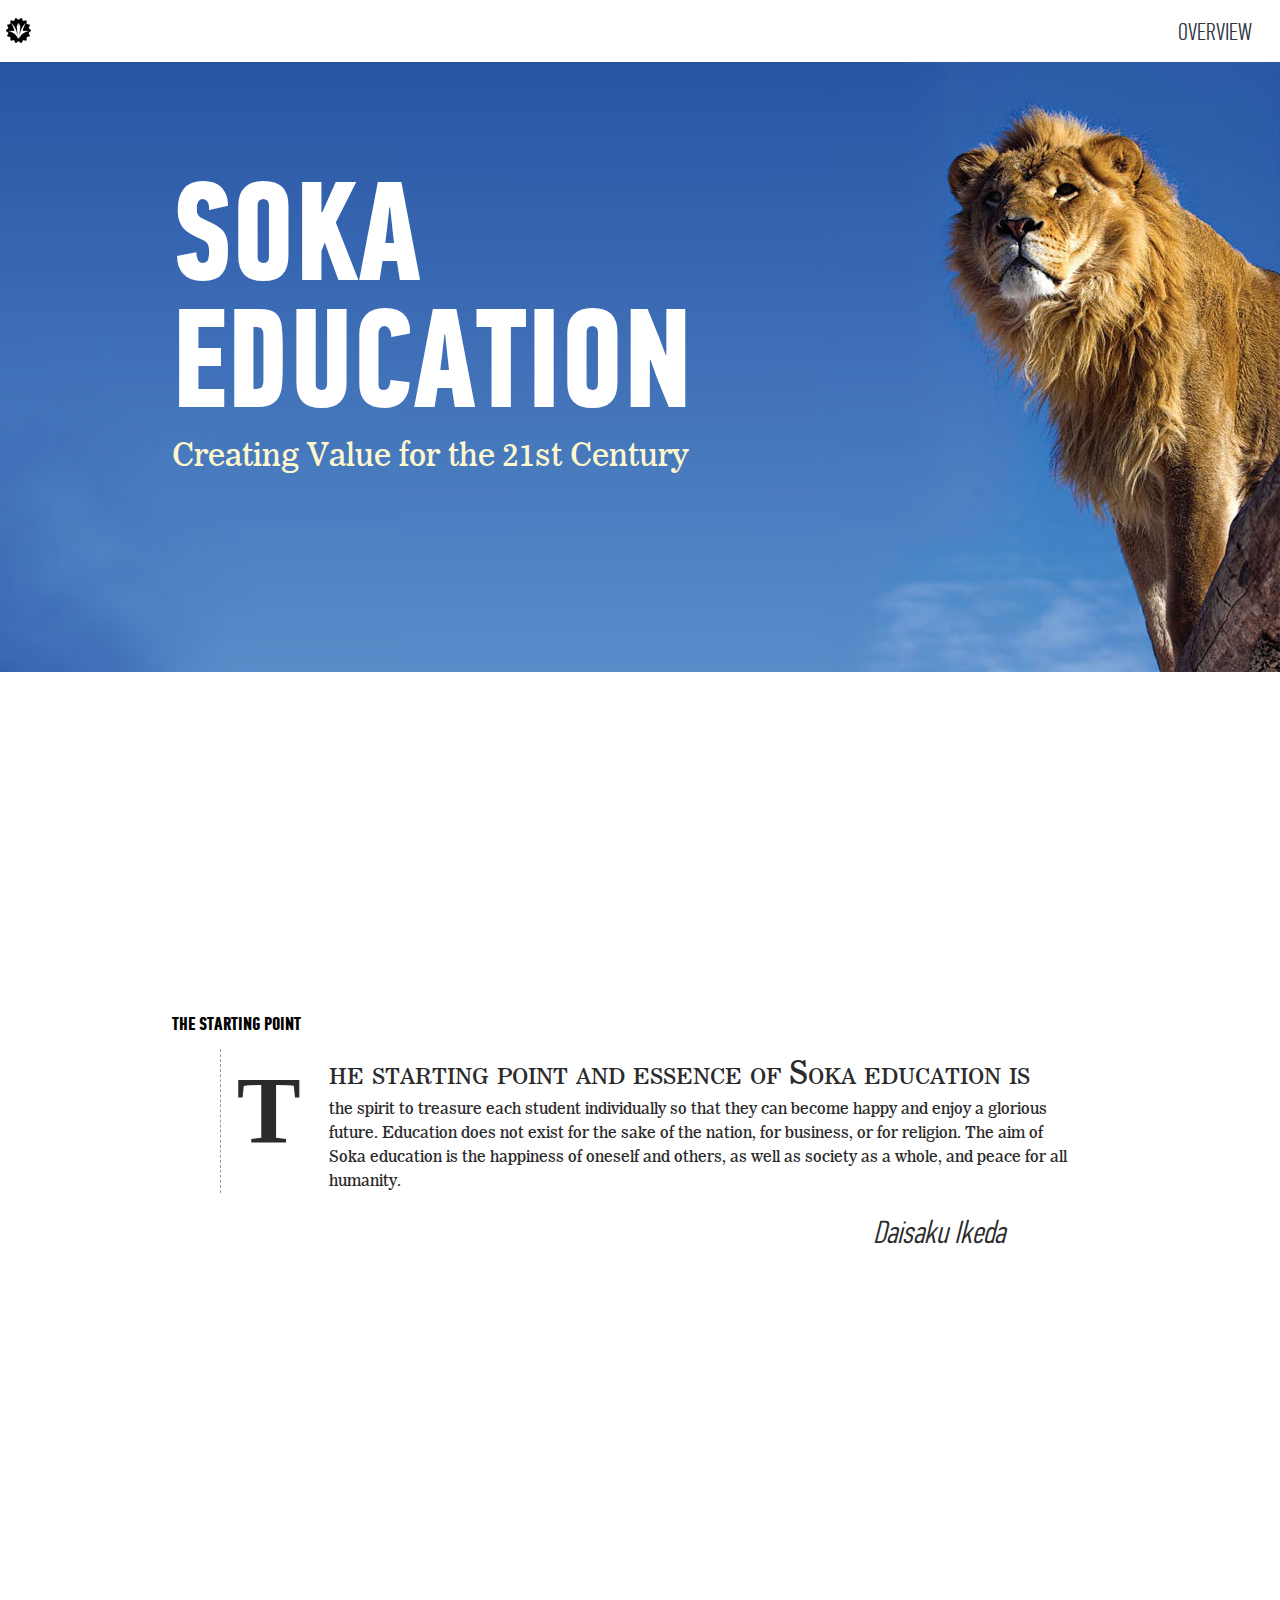
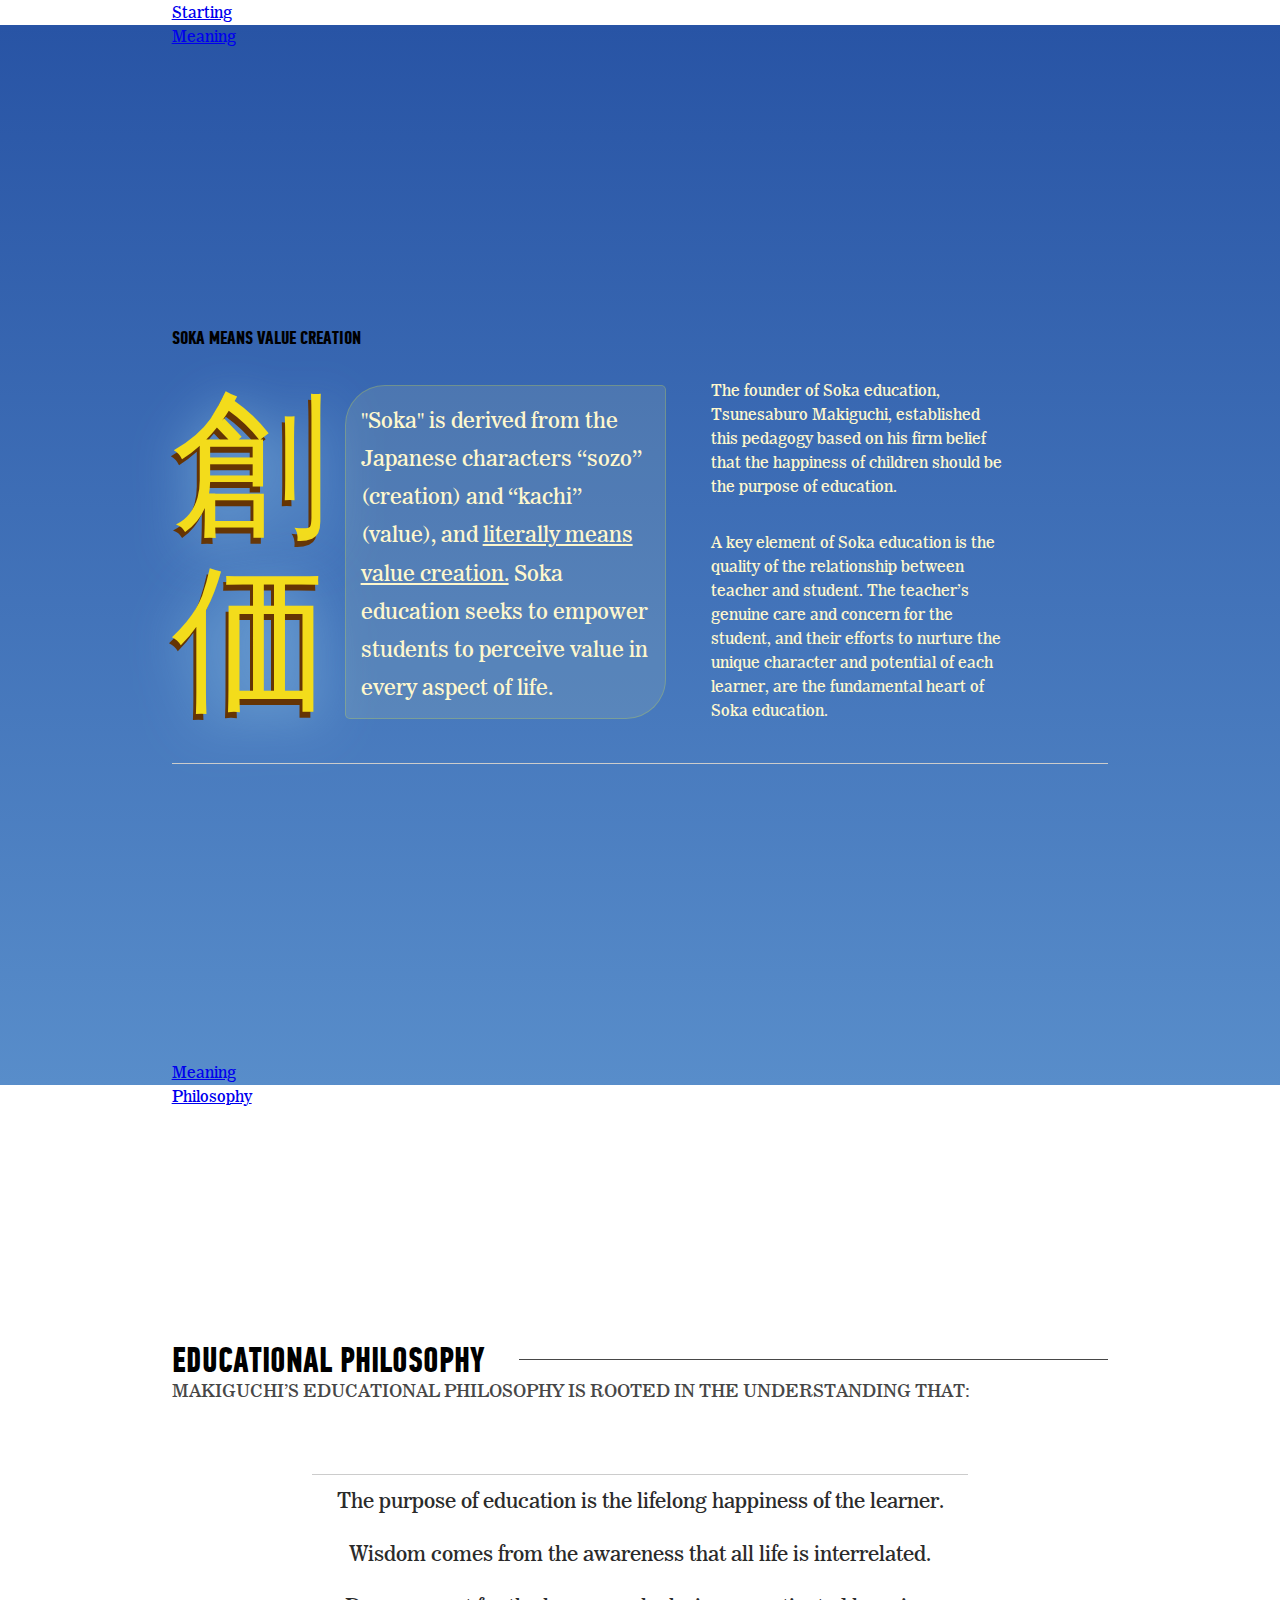
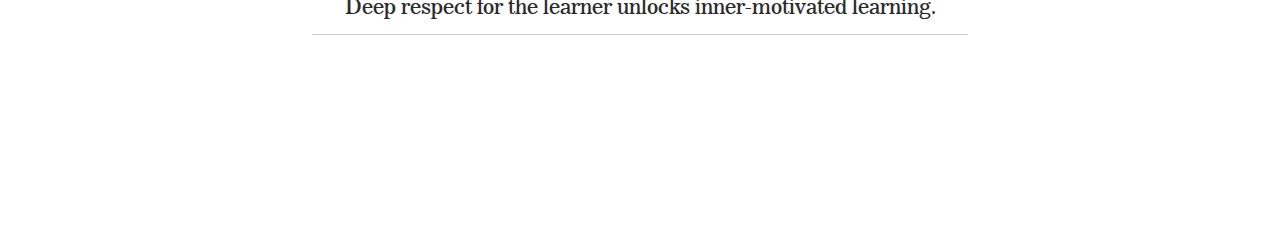
==== index.html @ bd489307 "added canvas section to roots" ====
<!DOCTYPE html>
<!--[if lt IE 7]>      <html class="no-js lt-ie9 lt-ie8 lt-ie7"> <![endif]-->
<!--[if IE 7]>         <html class="no-js lt-ie9 lt-ie8"> <![endif]-->
<!--[if IE 8]>         <html class="no-js lt-ie9"> <![endif]-->
<!--[if gt IE 8]><!--> <html class="no-js"> <!--<![endif]-->
    <head>
        <meta charset="utf-8">
        <meta http-equiv="X-UA-Compatible" content="IE=edge,chrome=1">
        <title>Soka Education - Creating Value</title>
        <meta name="description" content="">
        <meta name="viewport" content="width=device-width">

        <!-- Place favicon.ico and apple-touch-icon.png in the root directory -->

        <link rel="stylesheet" href="css/normalize.css">
        <link rel="stylesheet" href="css/main.css">
        <script src="js/vendor/modernizr-2.6.2.min.js"></script>
    </head>
    <body>
        <!--[if lt IE 7]>
            <p class="chromeframe">You are using an <strong>outdated</strong> browser. Please <a href="http://browsehappy.com/">upgrade your browser</a> or <a href="http://www.google.com/chromeframe/?redirect=true">activate Google Chrome Frame</a> to improve your experience.</p>
        <![endif]-->

        <!-- Add your site or application content here -->
        <div class="wrapper">
            <div class="header">
                
                <div class="top">
                    <h1><a class="logo" href="http://whatissokaeducation.com"><img src="img/presprite-headerlogo.png" alt="What Is Soka Education Logo"></a></h1>

                    <ul class="nav" id="navigation">
                        <li><a href="#">Overview</a></li>
                      <!--  <li><a href="#">Meaning</a></li>
                        <li><a href="#">Roots</a></li>
                        <li><a href="#">Context</a></li>
                        <li><a href="#">Institutions</a></li> -->
                    </ul>

                   <!-- <a href="#" class="getinvolved">Get Involved <b>></b></a> -->
                </div>
            </div>
            <div class="hero">
                <div class="Grad slidehi">
                    <div class="clouds fl"></div>
                    <div class="lion fr"></div>
                    
                    <div class="cue col-full">
                        <div class="floatwrapper">
                            <h1> 
                            <b>Soka <br>Education</b></h1>
                            <h2>Creating  Value for the 21st Century</h2>
                        </div>
                    </div>
                </div>
            </div>
            <div class="content">
                <div class="whatis">
                    <div class="col-full">
                        <div class="rap">
                        <h3>The Starting Point</h3>
                        <blockquote>
                        <p>The starting point and essence of Soka education is the spirit to treasure each student individually so that they can become happy and enjoy a glorious future. Education does not exist for the sake of the nation, for business, or for religion.  The aim of Soka education is the happiness of oneself and others, as well as society as a whole, and peace for all humanity.</p><footer class="text-right ltheadfont"> Daisaku Ikeda </footer></blockquote>
                        </div>
                        <a href="#">
                            Starting
                        </a>
                    </div>
                </div> 
                <div class="meaning Grad">
                    <div class="col-full">
                        <a href="#">
                            Meaning
                        </a>
                        <div class="twelve rap">
                            <h3 class="first">Soka means Value Creation</h3>
                            <div class="three fl text-center">  
                                <div class="kanji ">
                                    <h3>
                                        <span class="tooltip ltheadfont" data-tooltip='"so"'>創</span><br>
                                        <span class="tooltip ltheadfont" data-tooltip='"ka"'>価</span>
                                        
                                    </h3>
                                </div>
                            </div>
                            <div class="nine fl">
                                <div class="six column">
                                    <p class="important">"Soka" is derived from the Japanese characters “sozo” (creation) and “kachi” (value), and <u>literally means value creation.</u>  Soka education seeks to empower students to perceive value in every aspect of life.  </p>
                               </div>
                                <div class="six column">
                                   
                                    <div class=" column">
                                        <p> The founder of Soka education, Tsunesaburo Makiguchi, established this pedagogy based on his firm belief that the happiness of children should be the purpose of education.</p>
                                    </div>
                                     <div class="column">
                                       <p class=""> A key element of Soka education is the quality of the relationship between teacher and student. The teacher’s genuine care and concern for the student, and their efforts to nurture the unique character and potential of each learner, are the fundamental heart of Soka education.</p> 
                                    </div>
                                </div>
                                
                            </div>
                            <hr>    
                        </div>
                        <a href="#">
                            Meaning
                        </a>
                    </div>
                </div>
                <div class="teacherstudent">
                    <div class="col-full">
                        <a href="#">
                            Philosophy
                        </a>
                        <div class="rap text-left">
                            <h3><span class="text-center">Educational philosophy</span></h3>
                            <p class="text-left"> Makiguchi’s educational philosophy is rooted in the understanding that:</p>
                            <ul class="text-center">
                                <hr>
                                 <li>The purpose of education is the lifelong happiness of the learner.</li>
                                 <li>Wisdom comes from the awareness that all life is interrelated.</li>
                                 <li>Deep respect for the learner unlocks inner-motivated learning.</li>
                                 <hr>
                             </ul>   
                         </div>
                    </div>
                </div>
                
            </div>
            <div class="content col-full"></div>
            
        </div>

        <script src="//ajax.googleapis.com/ajax/libs/jquery/1.8.3/jquery.min.js"></script>
        <script>window.jQuery || document.write('<script src="js/vendor/jquery-1.8.3.min.js"><\/script>')</script>
        <script src="js/plugins.js"></script>
        <script src="js/main.js"></script>

        <!-- Google Analytics: change UA-XXXXX-X to be your site's ID. -->
        <script>
            var _gaq=[['_setAccount','UA-XXXXX-X'],['_trackPageview']];
            (function(d,t){var g=d.createElement(t),s=d.getElementsByTagName(t)[0];
            g.src=('https:'==location.protocol?'//ssl':'//www')+'.google-analytics.com/ga.js';
            s.parentNode.insertBefore(g,s)}(document,'script'));
        </script>
    </body>
</html>
---- css/main.css ----
/*
 * HTML5 Boilerplate
 *
 * What follows is the result of much research on cross-browser styling.
 * Credit left inline and big thanks to Nicolas Gallagher, Jonathan Neal,
 * Kroc Camen, and the H5BP dev community and team.
 */

/* ==========================================================================
   Base styles: opinionated defaults
   ========================================================================== */
*{-moz-box-sizing: border-box; -webkit-box-sizing: border-box; box-sizing: border-box; }
html,
button,
input,
select,
textarea {
    color: #222;
    margin: 0;
    padding: 0;
    border: 0;
    outline: 0;
}

body {
    font-size: 1em;
    line-height: 1.4;
}

/*
 * Remove text-shadow in selection highlight: h5bp.com/i
 * These selection declarations have to be separate.
 * Customize the background color to match your design.
 */

::-moz-selection {
    background: #b3d4fc;
    text-shadow: none;
}

::selection {
    background: #b3d4fc;
    text-shadow: none;
}

/*
 * A better looking default horizontal rule
 */

hr {
    display: block;
    height: 1px;
    border: 0;
    border-top: 1px solid #ccc;
    margin: 1em 0;
    padding: 0;
}

/*
 * Remove the gap between images and the bottom of their containers: h5bp.com/i/440
 */

img {
    vertical-align: middle;
}

/*
 * Remove default fieldset styles.
 */

fieldset {
    border: 0;
    margin: 0;
    padding: 0;
}

/*
 * Allow only vertical resizing of textareas.
 */

textarea {
    resize: vertical;
}

/* ==========================================================================
   Chrome Frame prompt
   ========================================================================== */

.chromeframe {
    margin: 0.2em 0;
    background: #ccc;
    color: #000;
    padding: 0.2em 0;
}


/* ==========================================================================
   Font-face declaration
   ========================================================================== */

@font-face {
    font-family: 'pf_din_text_comp_probold';
    src: url('fonts/parachute_-_pfdintextcomppro-bold-webfont.eot');
    src: url('fonts/parachute_-_pfdintextcomppro-bold-webfont.eot?#iefix') format('embedded-opentype'),
         url('fonts/parachute_-_pfdintextcomppro-bold-webfont.woff') format('woff'),
         url('fonts/parachute_-_pfdintextcomppro-bold-webfont.ttf') format('truetype'),
         url('fonts/parachute_-_pfdintextcomppro-bold-webfont.svg#pf_din_text_comp_probold') format('svg');
    font-weight: normal;
    font-style: normal;

}

@font-face {
    font-family: 'news_706regular';
    src: url('fonts/news706bt-romanc-webfont.eot');
    src: url('fonts/news706bt-romanc-webfont.eot?#iefix') format('embedded-opentype'),
         url('fonts/news706bt-romanc-webfont.woff') format('woff'),
         url('fonts/news706bt-romanc-webfont.ttf') format('truetype'),
         url('fonts/news706bt-romanc-webfont.svg#news_706regular') format('svg');
    font-weight: normal;
    font-style: normal;

}

@font-face {
    font-family: 'pf_din_text_comp_pro_lightRg';
    src: url('fonts/parachute_-_pfdintextcomppro-light-webfont.eot');
    src: url('fonts/parachute_-_pfdintextcomppro-light-webfont.eot?#iefix') format('embedded-opentype'),
         url('fonts/parachute_-_pfdintextcomppro-light-webfont.woff') format('woff'),
         url('fonts/parachute_-_pfdintextcomppro-light-webfont.ttf') format('truetype'),
         url('fonts/parachute_-_pfdintextcomppro-light-webfont.svg#pf_din_text_comp_pro_lightRg') format('svg');
    font-weight: normal;
    font-style: normal;

}

/* ==========================================================================
   Base
   ========================================================================== */

    h1, h2, h3, h4, h5, h6 {
        font-family: 'pf_din_text_comp_probold', "Helvetica Neue", "Helvetica", Helvetica, Arial, sans-serif;
        text-transform: uppercase;
        font-weight: normal;
        color: black;
        line-height: 0.9;
        margin: 1rem 0;
    }

    body {
        font-family: 'news_706regular', Georgia, serif;
        color: #2B2B2B;
        font-size: 100%;
        line-height: 1.5;
        margin: 0 auto;
        background: white;
        position: relative;
    }
    i, b{
      text-decoration: none;
      font-weight: normal;
      font-style: normal;
    }

    .nav,
    .nav a{
        font-family: 'pf_din_text_comp_pro_lightRg',  "Helvetica Neue", "Helvetica", Helvetica, Arial, sans-serif;
        text-transform: uppercase;
        font-size: 1.5em; 
        text-decoration: none; }
    .nav li{ list-style: none; display: inline-block; padding-right: .5em;}
    blockquote p{ border-left: 1px dashed #999;
      padding-left: 1em;}
    blockquote {
      margin: 1em 2em;
      padding-left: 1em; }
    blockquote p:first-letter,
    blockquote li:first-letter
     {
      float: left;
      margin: -.1em .3em .1em 0;
      font-family: "Monotype Corsiva", "Apple Chancery", fantasy;
      font-size: 3em;
      font-weight: bold; }
    blockquote p:first-line {
      font-variant: small-caps; font-size: 2em; }
    blockquote footer {
      font-size:2em;
      font-style: italic;
      padding-right:8.33%;
    }
/* ==========================================================================
   Layout
   ========================================================================== */

   .col-full {
        max-width: 980px;
        margin: 0 auto;
   }
   .full-width {
        width: 100%;
   }
   .fr { float: right; }
   .fl { float: left; }
   .inline{ display: inline;}
   .inline-block{ display: inline-block;}
   .text-left{ text-align: left; }
   .text-center{ text-align: center; }
   .text-right{ text-align: right; }
   .twelve{ max-width: 100%; }
   .eleven{ max-width: 91.66%;}
   .ten{ max-width: 83.33%; }
   .nine{ max-width: 74.99% }
   .eight{ max-width: 66.66%; }
   .seven{ max-width: 58.33%;} 
   .six{ max-width: 50%; }
   .five{ max-width: 41.66% }
   .four{ max-width: 33.33%; }
   .three{ max-width: 24.99%;}
   .two{ max-width: 16.66%; }
   .one{ max-width: 8.33%; }
   .column{float: left; padding: 0 15px;}
   .clear-rt{ clear:right;}
   .clear-lt{ clear: left;}
   .clear-bt{ clear: both;}
   .two-col{
      -moz-column-count: 2;
       -moz-column-gap: 1.5em;
       -webkit-column-count: 2;
       -webkit-column-gap : 1.5em;
       -moz-column-rule-color:  #ccc;
       -moz-column-rule-style:  dotted;
       -moz-column-rule-width:  1px;
       -webkit-column-rule-color:  #ccc;
       -webkit-column-rule-style: dotted ;
       -webkit-column-rule-width:  1px;
   }

/* ==========================================================================
   Module
   ========================================================================== */
   .col-full{padding-left:1.69%; padding-right: 1.69%;}
   .top {
        padding-top: .9em;
        padding-bottom: 1.2em;
        background: #fff;
   }
   .logo { padding-left:0em;}
   .header {}

   .header h1 { width: 99%; margin: 0 auto; }

   .sub-header { background: #7081EB; }
   .important{
      border-radius: 40px 5px 40px 5px; 
      -moz-border-radius: 40px 5px 40px 5px; 
      -webkit-border-radius: 40px 5px 40px 5px; 
      border: 1px ridge #FFFFFF;
    }
    hr{
      width: 100%;
    }
    .ltheadfont{ font-family: 'pf_din_text_comp_pro_lightRg',  "Helvetica Neue", "Helvetica", Helvetica, Arial, sans-serif;}
/* ==========================================================================
   State
   ========================================================================== */
   ul.nav{ margin: .6em 0; }
   #navigation{right: 1rem; position: absolute; top:0;}
   #navigation li{ display: inline; }
   #navigation li a:hover { color: #2854a5; }
   .header .nav a {font-size: 1em; color: #2F353E; margin-left: .5em; font-weight: normal;}
   .cue h1 { 
        font-size: 4em; 
        color: white;
        padding-top: 1.7em;
        margin-top:0;
    }
    .cue h1 b{
      font-size:2.2em;
    }    
    .cue h2{
      color: #FEF7CD;
      text-transform: none;
      font-family: 'news_706regular', Georgia, serif;
      font-size: 2em;
      font-weight: normal;
    }

    .practice .cue h2{
      background:rgba(40, 84, 165, .7);
      padding:.1em;
      display: inline
    }
    .floatwrapper{
      position: absolute;
    }
    .Grad{
      background: #2854a5; /* Old browsers */
      background: -moz-linear-gradient(top,  #2854a5 0%, #588dca 100%); /* FF3.6+ */
      background: -webkit-gradient(linear, left top, left bottom, color-stop(0%,#2854a5), color-stop(100%,#588dca)); /* Chrome,Safari4+ */
      background: -webkit-linear-gradient(top,  #2854a5 0%,#588dca 100%); /* Chrome10+,Safari5.1+ */
      background: -o-linear-gradient(top,  #2854a5 0%,#588dca 100%); /* Opera 11.10+ */
      background: -ms-linear-gradient(top,  #2854a5 0%,#588dca 100%); /* IE10+ */
      background: linear-gradient(to bottom,  #2854a5 0%,#588dca 100%); /* W3C */
      filter: progid:DXImageTransform.Microsoft.gradient( startColorstr='#2854a5', endColorstr='#588dca',GradientType=0 ); /* IE6-9 */
      width: 100%;
    }
    .slidehi{height: 610px;}
    .lion, .lion404, .clouds, .practice #hero{
      height: 610px;
    }
    #hero{
      position:absolute;
    }
    .lion{
      position: absolute;
      right: 0; 
      width: 460px;
      background: url('../img/lion-blue-back.jpg') no-repeat right center;
    }
    .lion404{
      position: absolute;
      right: 0; 
      padding-left:20%;
      width: 186px;
      background: url('../img/404.png') no-repeat left center;
    }
    .clouds{
      width: 400px;
      background: url('../img/cloud-blue-back.jpg') no-repeat left center;
    }
    .whatis .rap{ 
      padding-top:35%;
      padding-bottom: 35%;
    }
    .makiPort img{
      max-width: auto;
      max-height: 105%;
      zoom: 1;
      padding-right: 1.5em;
    }
    .pageBorder{

    }
    .fanBorder{background:url('../img/japaneseFan.gif');
    min-height: 3em;width:100%;}    
    .purpBorder{ min-height: 3em;width:100%;}
    .sokaRoots{ background: #d9dfc2; }
    .purpBorder .fans{
      height: 3em;
      background: url('../img/rootpat.png') no-repeat right top;
      background-size: 230px;}
    .roots #navigation li a:hover { color: #642f80; }
    .roots .Grad{
      background: #642f80; /* Old browsers */
      background: -moz-linear-gradient(top,  #642f80 0%, #53276a 100%); /* FF3.6+ */
      background: -webkit-gradient(linear, left top, left bottom, color-stop(0%,#642f80), color-stop(100%,#53276a)); /* Chrome,Safari4+ */
      background: -webkit-linear-gradient(top,  #642f80 0%,#53276a 100%); /* Chrome10+,Safari5.1+ */
      background: -o-linear-gradient(top,  #642f80 0%,#53276a 100%); /* Opera 11.10+ */
      background: -ms-linear-gradient(top,  #642f80 0%,#53276a 100%); /* IE10+ */
      background: linear-gradient(to bottom,  #642f80 0%,#53276a 100%); /* W3C */
      filter: progid:DXImageTransform.Microsoft.gradient( startColorstr='#642f80', endColorstr='#53276a',GradientType=0 ); /* IE6-9 */
      width: 100%;
    }
    .roots  .lion{
      position: absolute;
      right: 0; 
      width: 610px;
      background: url('../img/rootpat.png') no-repeat right center;
    }
    .sokaRoots .miliary{
      padding-bottom:10%;
    }
    .sokaRoots .sokaEduRoots{
      padding-top:5%;
      padding-bottom: 2%;
    }
    .sokaRoots .military > p:first-letter,
    .sokaRoots .sokaEduRoots p:first-letter{
      float: left;
      font-family: "Monotype Corsiva", "Apple Chancery", fantasy;
      font-weight: bold; 
    }
    .sokaRoots .military > p:first-letter{
      margin: -.1em .6em 0em 0;
      font-size: 3em;
    }
    .sokaRoots .sokaEduRoots p:first-letter{
      font-size:3.8em;
      margin: -.1em .65em 0em 0;
    }
    .sokaRoots h3{
      font-size: 1.5em;
    }
    .sokaRoots p{
      font-size: 1.05em;
    }
    .people{
      background: url('../img/makiguchiClass.jpg') no-repeat #642f80 center center;
      background-size: 100%;
      min-height: 100%;
      padding-top: 10%;
      padding-bottom: 10%;
    }
    .people h3{ 
      margin-left: 33%; 
      color: white; 
      font-size: 4em; 
      opacity: 1; 
      text-shadow: 3px 4px 5px #222, 3px 12px 55px #83B8E0;
    }
    .people .rap{
      width:66%;
      margin-left: 33%;
      background: white /* Old browsers */;
      background: rgba(255, 255, 255, 0.7);
      padding: .5em 1.2em;
      border-radius: 5px 30px 5px 30px;

    }
    .people p{
      font-size: 1.2em;
    }
    .whatvalue{ background:#d9dfc2; }
    .makivalue{ background:#b3b39d; padding-left: 2%; padding-right: 2%; }
    .makivalue, .isvalue{padding-top: 15%; padding-bottom: 15%;}
    .makivalue #valueSystem{ width: 100%; }
    .makivalue .valueSystem ul{  }
    .makivalue .valueSystem ul li{ list-style: none; }
    .makivalue .valueSystem .positive{  }
    .makivalue .valueSystem .negative{  }
    .isvalue h3{ font-size: 4em;}
    .isvalue p{ font-size: 1.2em; text-indent: 2em;} 
    .isvalue ul{ list-style: none;}
    .isvalue li{ margin-bottom: 1em; clear: both;}
    .isvalue li:last-child::first-letter{ margin-bottom: 1em; }
    .isvalue ul {padding-left: 0; }
===============================================================
   Theme
   ========================================================================== */
   .meaning h3.first{ color:#eee; font-size: 2.6em; border-bottom: 1px solid white;}
   .meaning .kanji h3{
    font-size: 9.9em;
     line-height: 1.1em;
     font-family: serif;
     color: #F3DC1B;
     text-shadow: -3px 6px 0px #653404, 3px 12px 55px #83B8E0;
   }
   .meaning strong{  text-transform: uppercase;}
   .meaning p{ color: #FEF7CD; }
   .meaning p.important{
    font-size: 1.4em;
    line-height: 1.7em;
    padding: 15px 15px 12px;

    color: #FEF7CD;
    border-color: rgba(255, 255, 10, 0.2);
    background: rgba(255, 255, 180, 0.1);
    -webkit-box-shadow: 0px 0px 35px 15px rgba(255, 255, 180, 0);
    -moz-box-shadow: 0px 0px 35px 15px rgba(255, 255, 180, 0);
    box-shadow: 0px 0px 35px 15px rgba(255, 255, 180, 0);
  }
   .meaning .rap{
    margin-top: 30%;
    padding-bottom: 30%;
   }
   .meaning hr{margin-top: 26em;}
   .tooltip:hover:before { 
     position: absolute;
    text-transform: uppercase;
    font-size: 1em;
    content: attr(data-tooltip);
    background: rgba(255, 255, 100, .7);
    color: #653404;
    text-shadow: none;
    border-radius: 4px;
    margin-left: -.1em;
      }
    .teacherstudent h3{
      font-size:2em;
      border-bottom: #474747 solid 1px;
    }
    .teacherstudent h3 span{
      position: absolute;
      background: white;
      padding-right: 1em;
      margin:-.4em auto 0;
    }
    .teacherstudent .rap{
      padding-top:25%;
      font-size: 1.1em;
      color: #474747;
      text-transform: uppercase;
      padding-bottom: 20%;
    }
    .teacherstudent hr{
      width:70%;
      margin:0 auto;
    }
    .teacherstudent ul{
      margin-top:4em;
      padding-left: 0px;
    }
    .teacherstudent li{
      text-transform: none;
      font-size:1.2em;
      list-style: none;
      line-height: 2.5em;
      color: #2B2B2B;
    }
/* ==========================================================================
   Helper classes
   ========================================================================== */

/*
 * Image replacement
 */

.ir {
    background-color: transparent;
    border: 0;
    overflow: hidden;
    /* IE 6/7 fallback */
    *text-indent: -9999px;
}

.ir:before {
    content: "";
    display: block;
    width: 0;
    height: 150%;
}

/*
 * Hide from both screenreaders and browsers: h5bp.com/u
 */

.hidden {
    display: none !important;
    visibility: hidden;
}

/*
 * Hide only visually, but have it available for screenreaders: h5bp.com/v
 */

.visuallyhidden {
    border: 0;
    clip: rect(0 0 0 0);
    height: 1px;
    margin: -1px;
    overflow: hidden;
    padding: 0;
    position: absolute;
    width: 1px;
}

/*
 * Extends the .visuallyhidden class to allow the element to be focusable
 * when navigated to via the keyboard: h5bp.com/p
 */

.visuallyhidden.focusable:active,
.visuallyhidden.focusable:focus {
    clip: auto;
    height: auto;
    margin: 0;
    overflow: visible;
    position: static;
    width: auto;
}

/*
 * Hide visually and from screenreaders, but maintain layout
 */

.invisible {
    visibility: hidden;
}

/*
 * Clearfix: contain floats
 *
 * For modern browsers
 * 1. The space content is one way to avoid an Opera bug when the
 *    `contenteditable` attribute is included anywhere else in the document.
 *    Otherwise it causes space to appear at the top and bottom of elements
 *    that receive the `clearfix` class.
 * 2. The use of `table` rather than `block` is only necessary if using
 *    `:before` to contain the top-margins of child elements.
 */

.clearfix:before,
.clearfix:after {
    content: " "; /* 1 */
    display: table; /* 2 */
}

.clearfix:after {
    clear: both;
}

/*
 * For IE 6/7 only
 * Include this rule to trigger hasLayout and contain floats.
 */

.clearfix {
    *zoom: 1;
}

/* ==========================================================================
   EXAMPLE Media Queries for Responsive Design.
   Theses examples override the primary ('mobile first') styles.
   Modify as content requires.
   ========================================================================== */

@media only screen and (min-width: 35em) {
    /* Style adjustments for viewports that meet the condition */
}

@media print,
       (-o-min-device-pixel-ratio: 5/4),
       (-webkit-min-device-pixel-ratio: 1.25),
       (min-resolution: 120dpi) {
    /* Style adjustments for high resolution devices */
}

/* ==========================================================================
   Print styles.
   Inlined to avoid required HTTP connection: h5bp.com/r
   ========================================================================== */

@media print {
    * {
        background: transparent !important;
        color: #000 !important; /* Black prints faster: h5bp.com/s */
        box-shadow: none !important;
        text-shadow: none !important;
    }

    a,
    a:visited {
        text-decoration: underline;
    }

    a[href]:after {
        content: " (" attr(href) ")";
    }

    abbr[title]:after {
        content: " (" attr(title) ")";
    }

    /*
     * Don't show links for images, or javascript/internal links
     */

    .ir a:after,
    a[href^="javascript:"]:after,
    a[href^="#"]:after {
        content: "";
    }

    pre,
    blockquote {
        border: 1px solid #999;
        page-break-inside: avoid;
    }

    thead {
        display: table-header-group; /* h5bp.com/t */
    }

    tr,
    img {
        page-break-inside: avoid;
    }

    img {
        max-width: 100% !important;
    }

    @page {
        margin: 0.5cm;
    }

    p,
    h2,
    h3 {
        orphans: 3;
        widows: 3;
    }

    h2,
    h3 {
        page-break-after: avoid;
    }
}
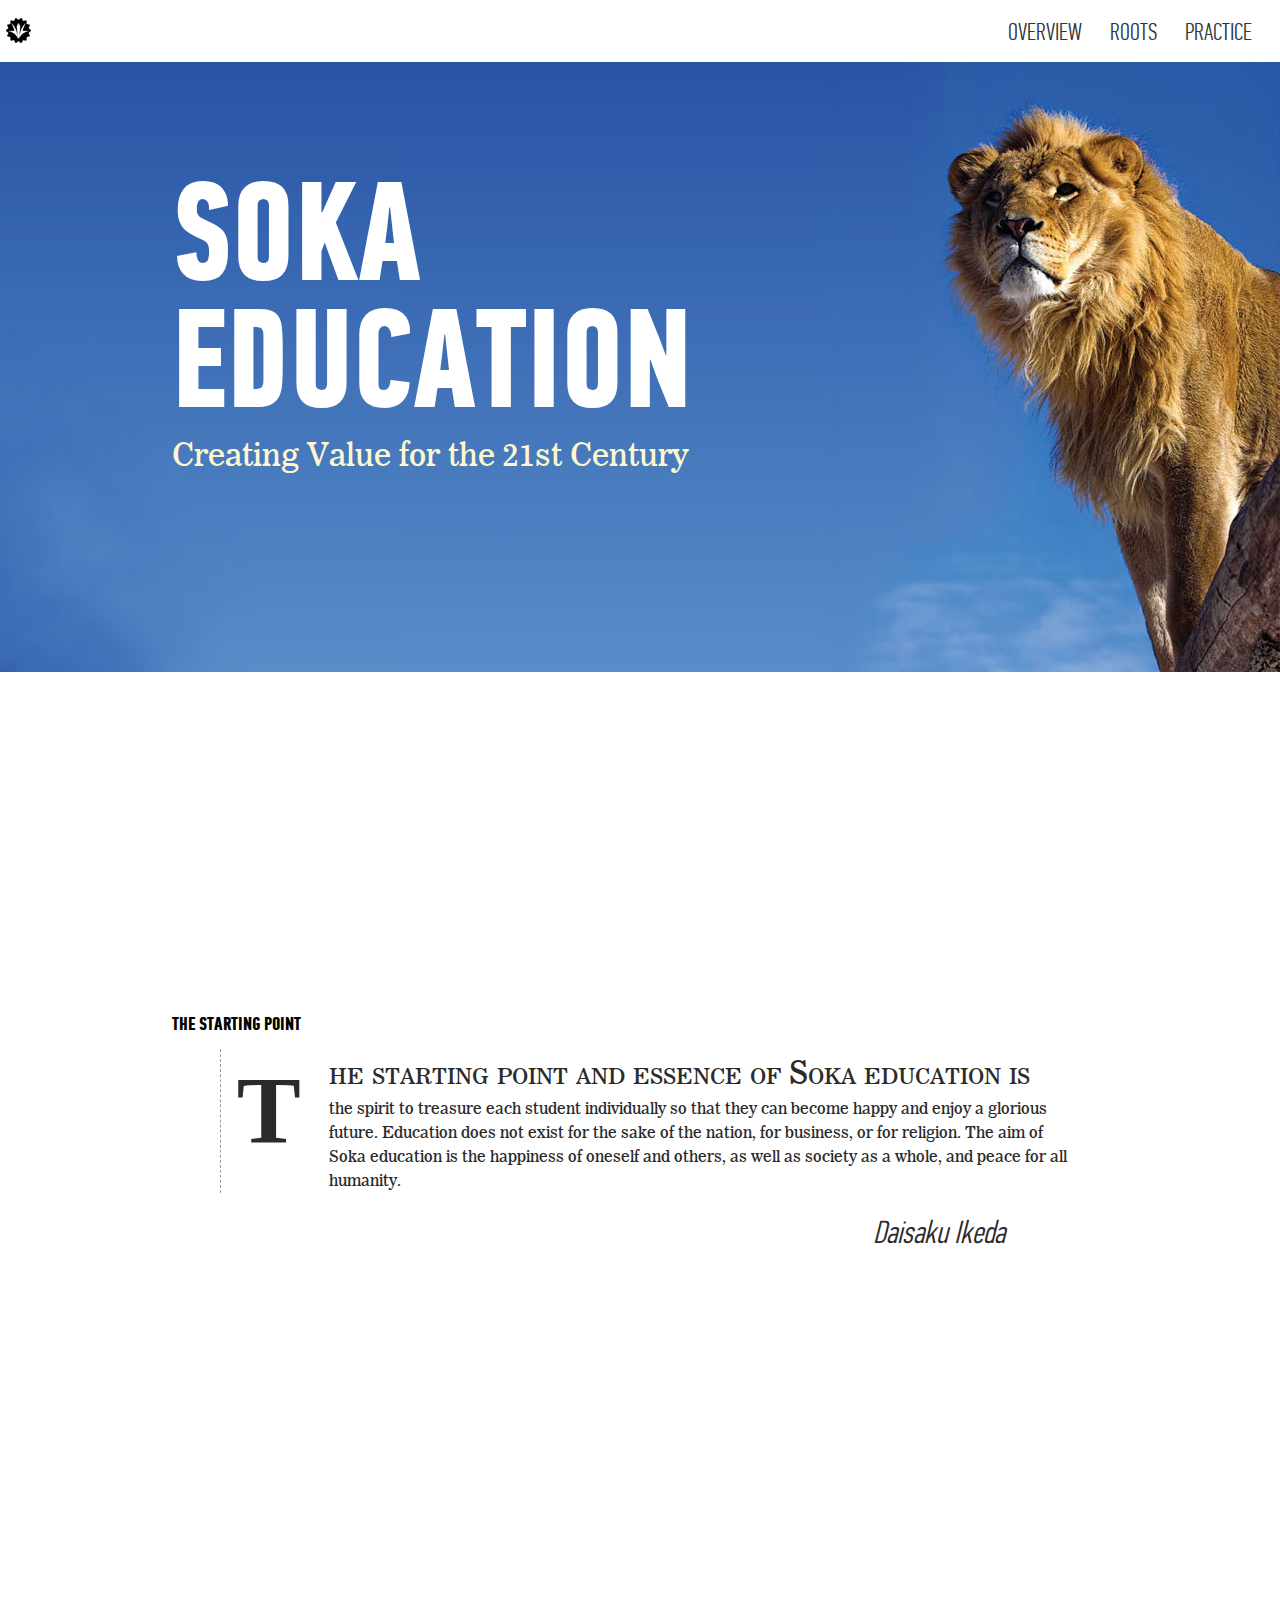
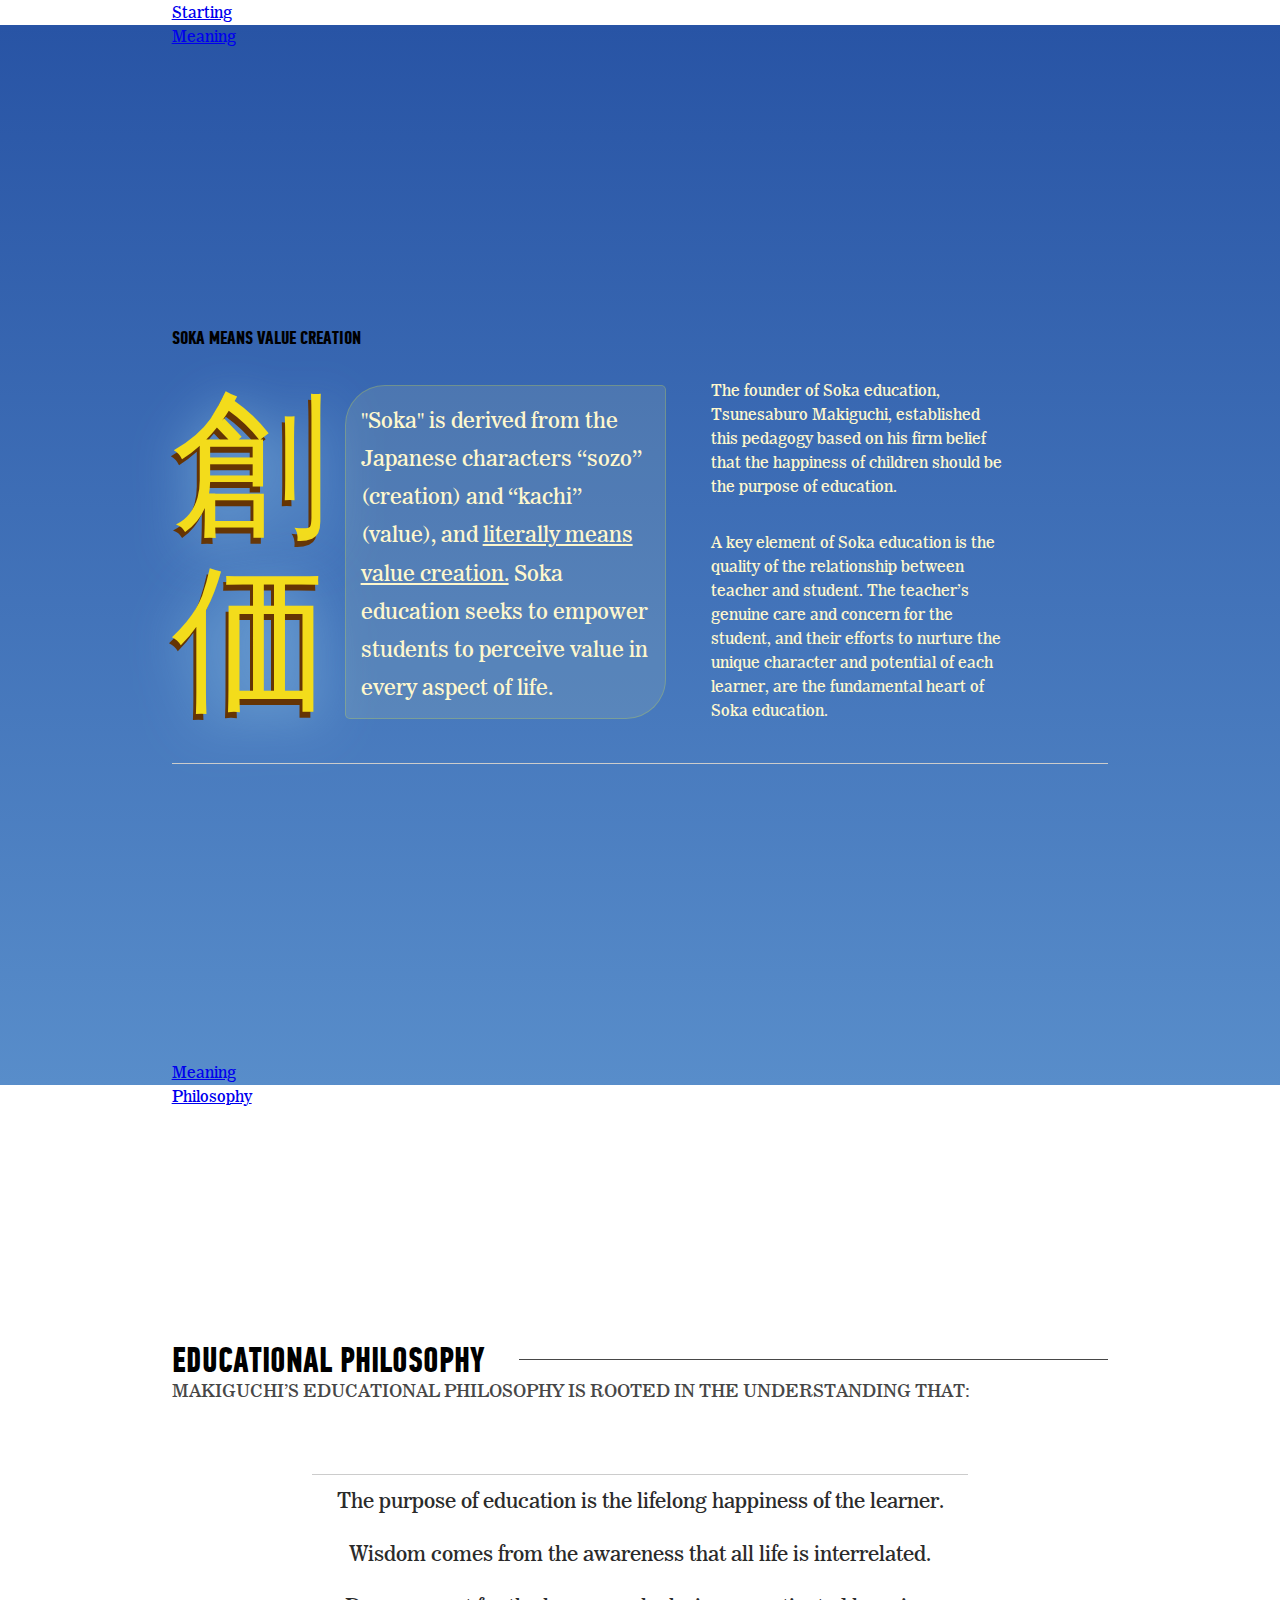
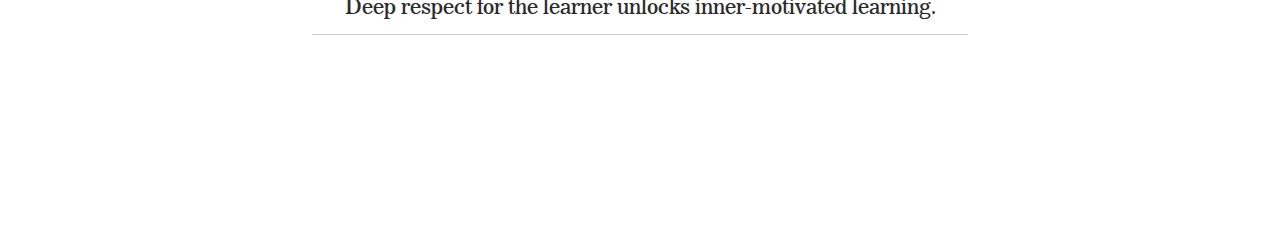
==== commit 88e21eed: "updated nav links for CFG browsing" ====
--- a/index.html
+++ b/index.html
@@ -29,11 +29,11 @@
                     <h1><a class="logo" href="http://whatissokaeducation.com"><img src="img/presprite-headerlogo.png" alt="What Is Soka Education Logo"></a></h1>
 
                     <ul class="nav" id="navigation">
-                        <li><a href="#">Overview</a></li>
-                      <!--  <li><a href="#">Meaning</a></li>
-                        <li><a href="#">Roots</a></li>
-                        <li><a href="#">Context</a></li>
-                        <li><a href="#">Institutions</a></li> -->
+                        <li><a href="/index.html">Overview</a></li>
+                        <!-- <li><a href="#">Meaning</a></li> -->
+                        <li><a href="/roots.html">Roots</a></li>
+                        <!-- <li><a href="#">Context</a></li> -->
+                        <li><a href="/practice.html">Practice</a></li>
                     </ul>
 
                    <!-- <a href="#" class="getinvolved">Get Involved <b>></b></a> -->
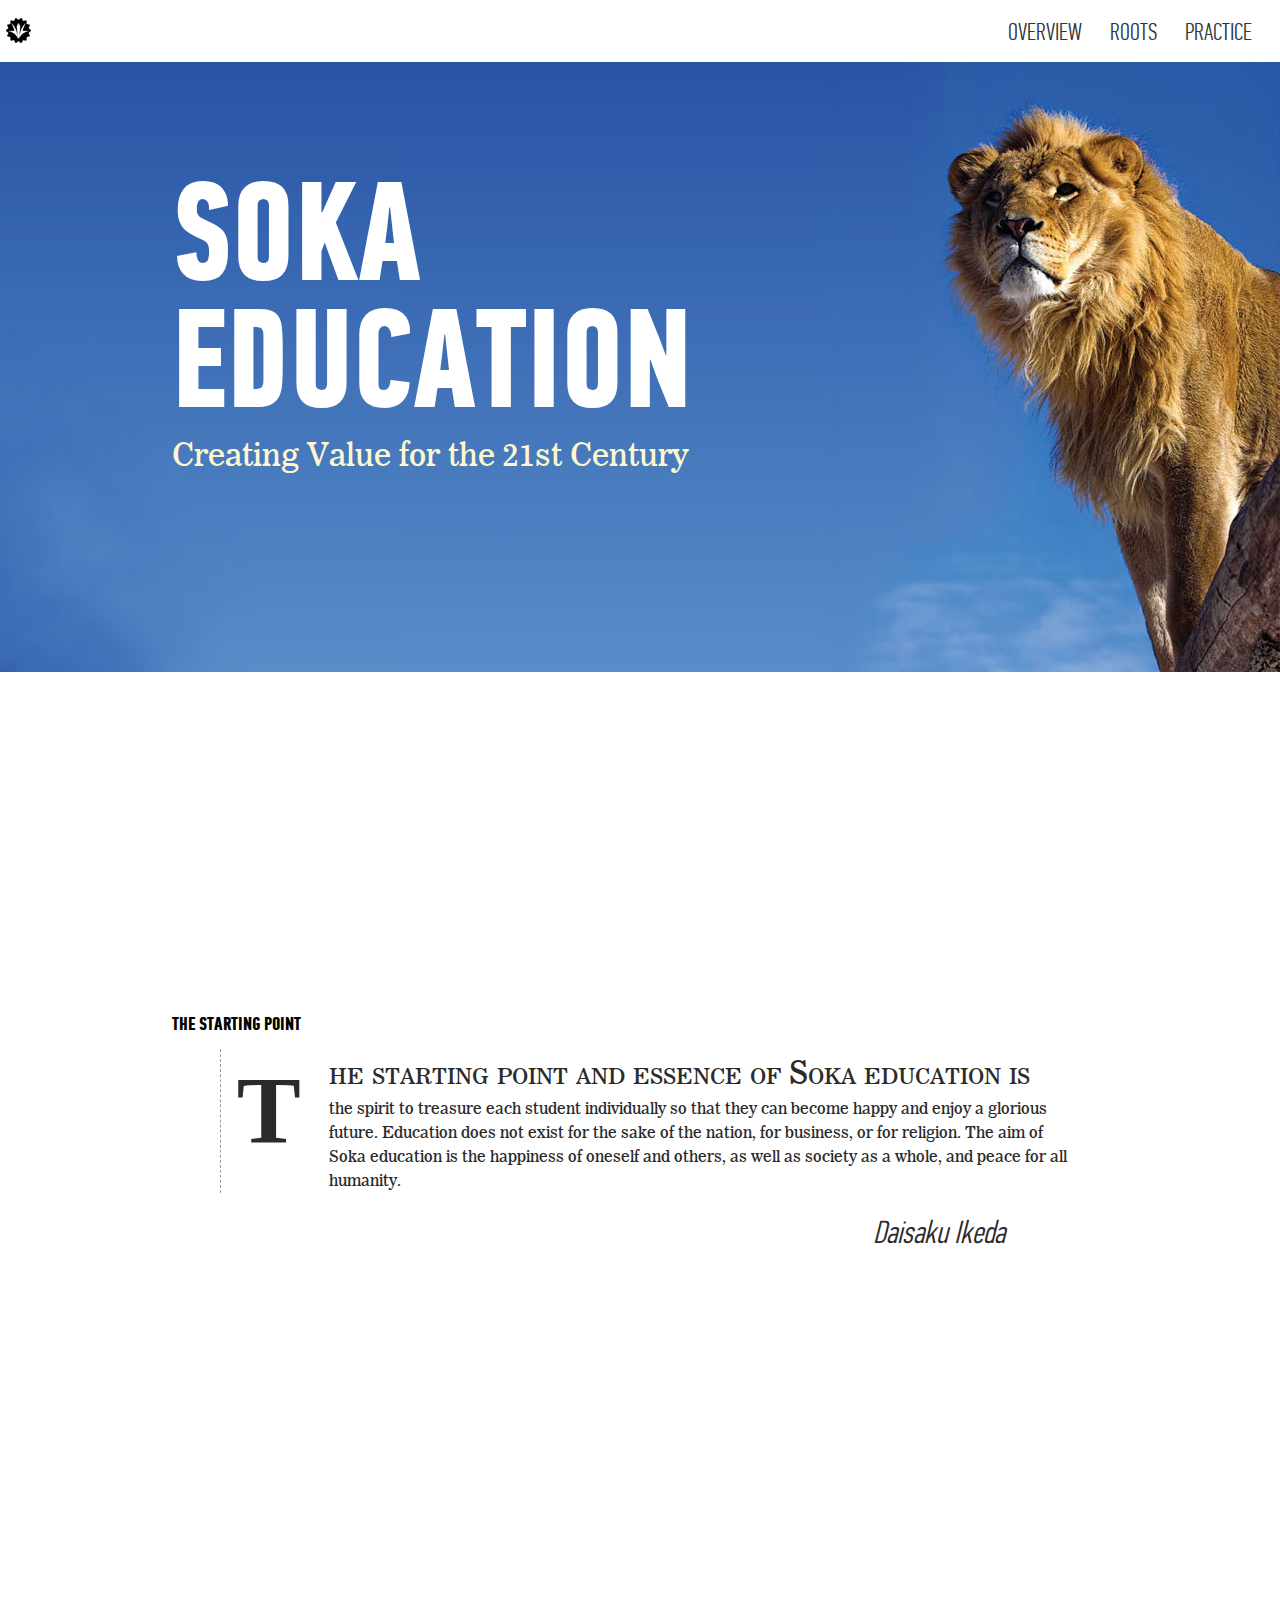
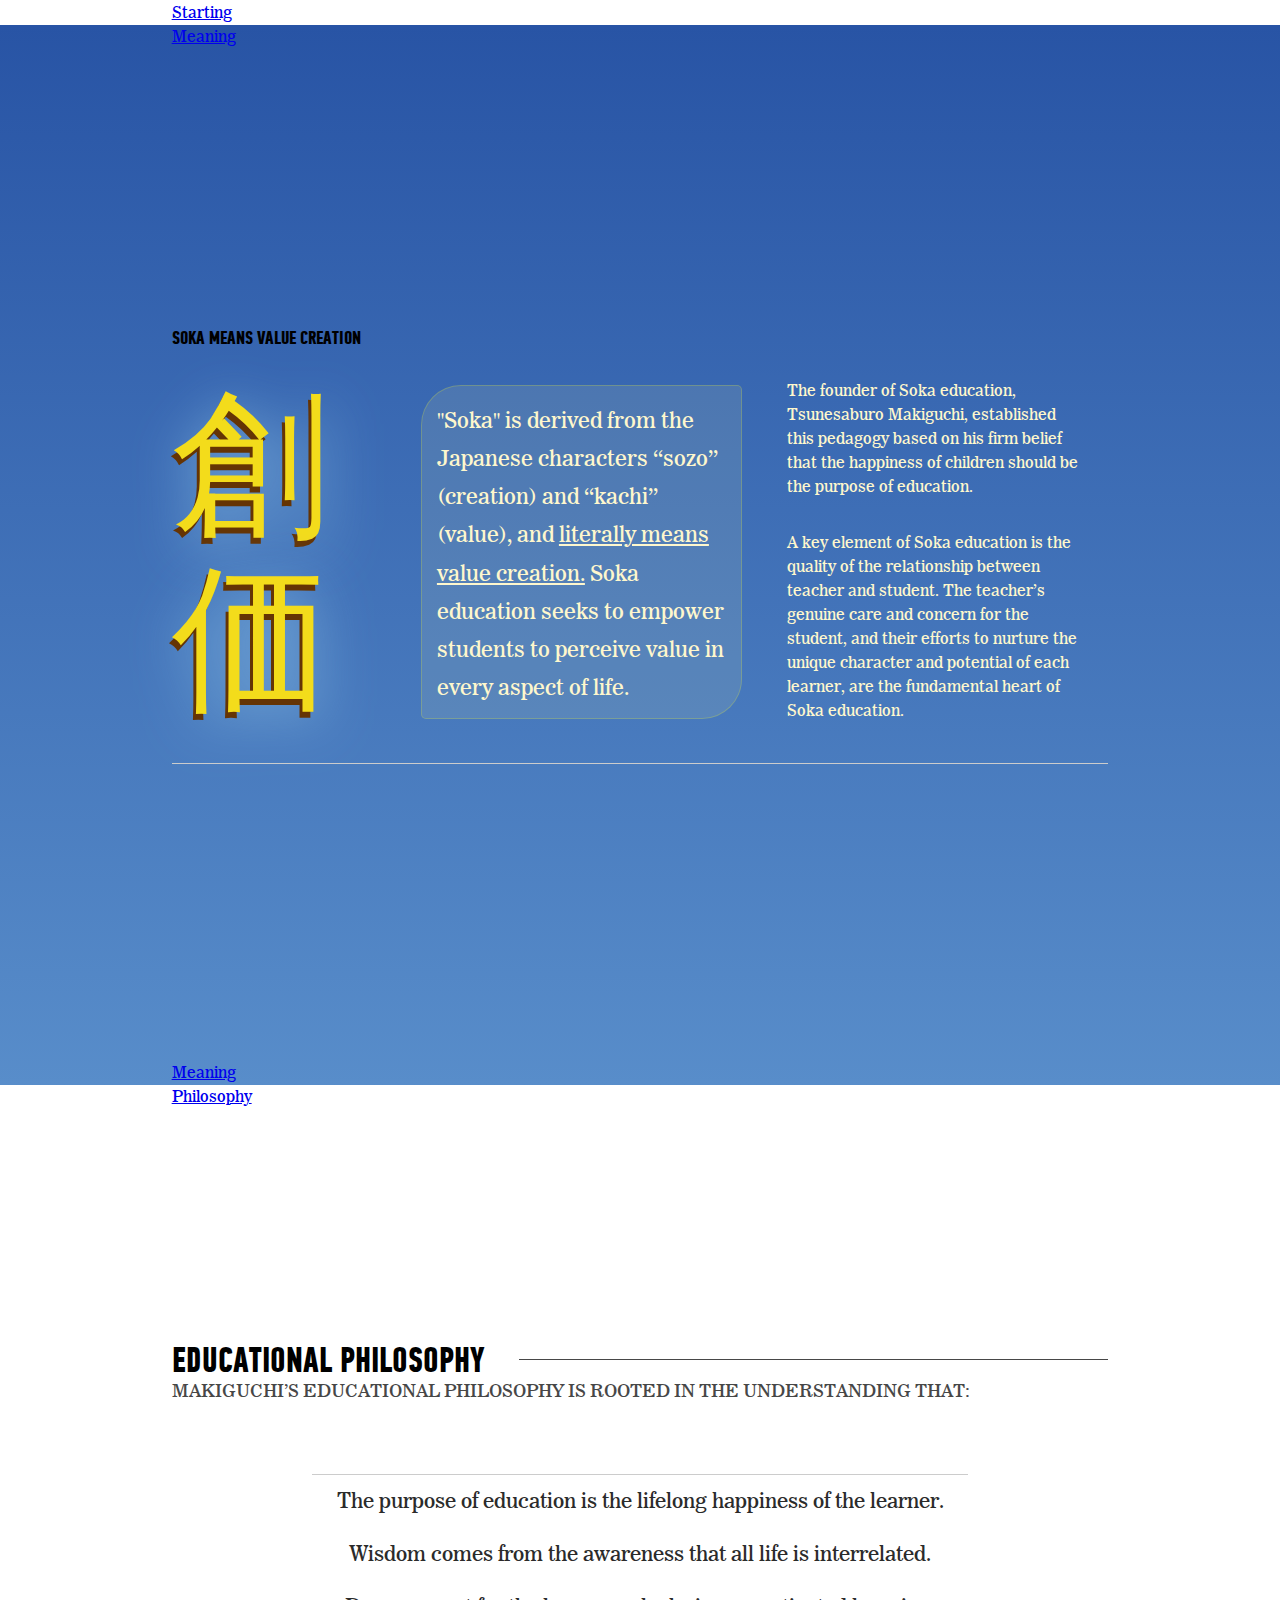
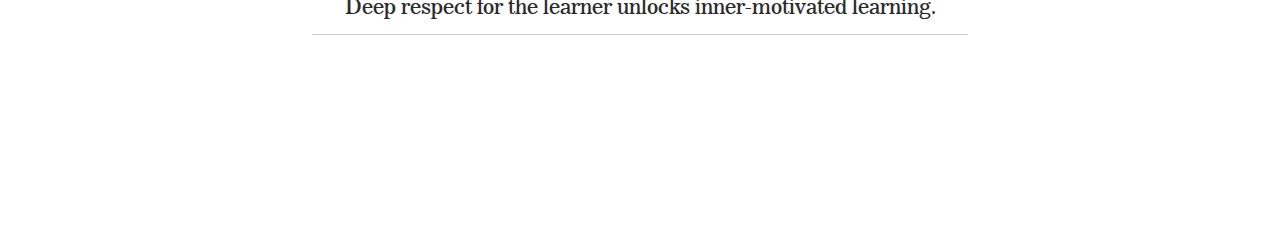
==== commit c1028757: "making changes to Meaning float attributes" ====
--- a/index.html
+++ b/index.html
@@ -82,7 +82,7 @@
                                     </h3>
                                 </div>
                             </div>
-                            <div class="nine fl">
+                            <div class="nine fr">
                                 <div class="six column">
                                     <p class="important">"Soka" is derived from the Japanese characters “sozo” (creation) and “kachi” (value), and <u>literally means value creation.</u>  Soka education seeks to empower students to perceive value in every aspect of life.  </p>
                                </div>
@@ -134,11 +134,19 @@
         <script src="js/main.js"></script>
 
         <!-- Google Analytics: change UA-XXXXX-X to be your site's ID. -->
-        <script>
-            var _gaq=[['_setAccount','UA-XXXXX-X'],['_trackPageview']];
-            (function(d,t){var g=d.createElement(t),s=d.getElementsByTagName(t)[0];
-            g.src=('https:'==location.protocol?'//ssl':'//www')+'.google-analytics.com/ga.js';
-            s.parentNode.insertBefore(g,s)}(document,'script'));
-        </script>
+<script type="text/javascript">
+
+  var _gaq = _gaq || [];
+  _gaq.push(['_setAccount', 'UA-37388826-1']);
+  _gaq.push(['_setDomainName', 'whatissokaeducation.com']);
+  _gaq.push(['_trackPageview']);
+
+  (function() {
+    var ga = document.createElement('script'); ga.type = 'text/javascript'; ga.async = true;
+    ga.src = ('https:' == document.location.protocol ? 'https://ssl' : 'http://www') + '.google-analytics.com/ga.js';
+    var s = document.getElementsByTagName('script')[0]; s.parentNode.insertBefore(ga, s);
+  })();
+
+</script>
     </body>
 </html>
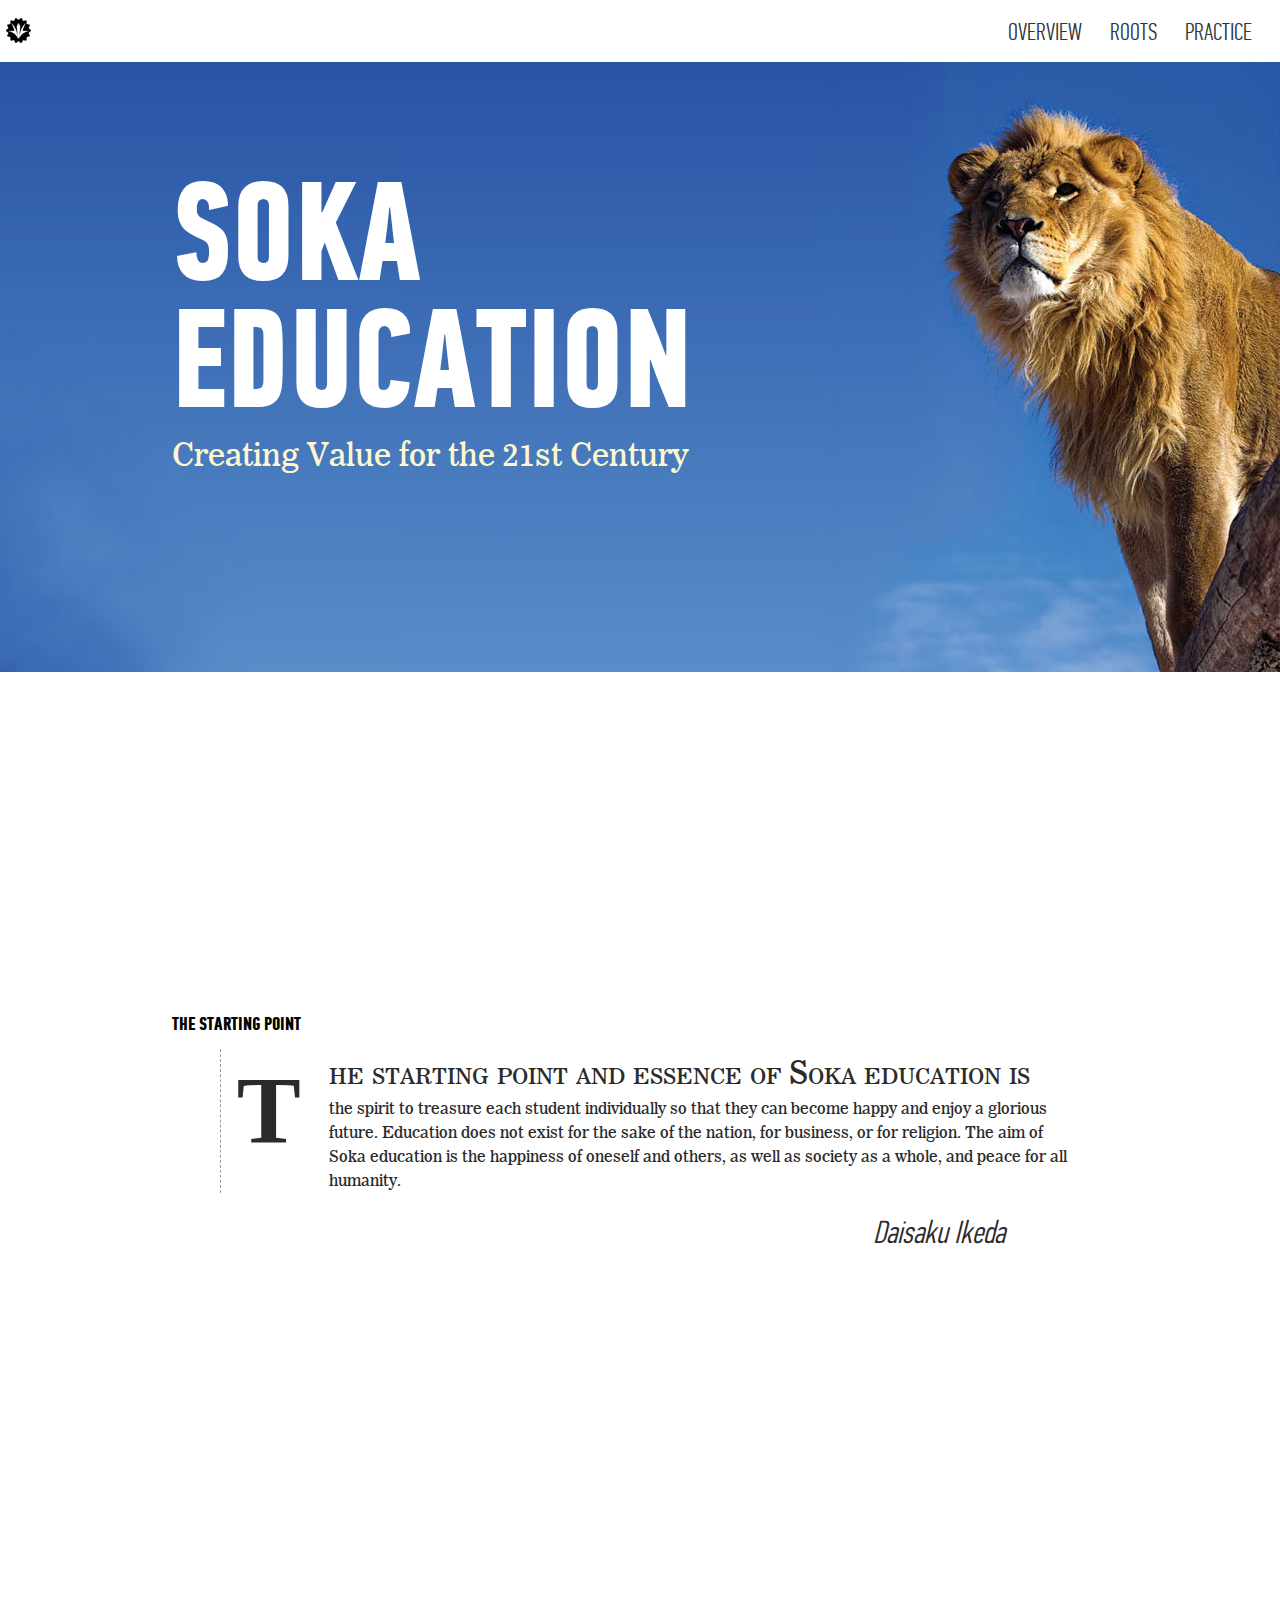
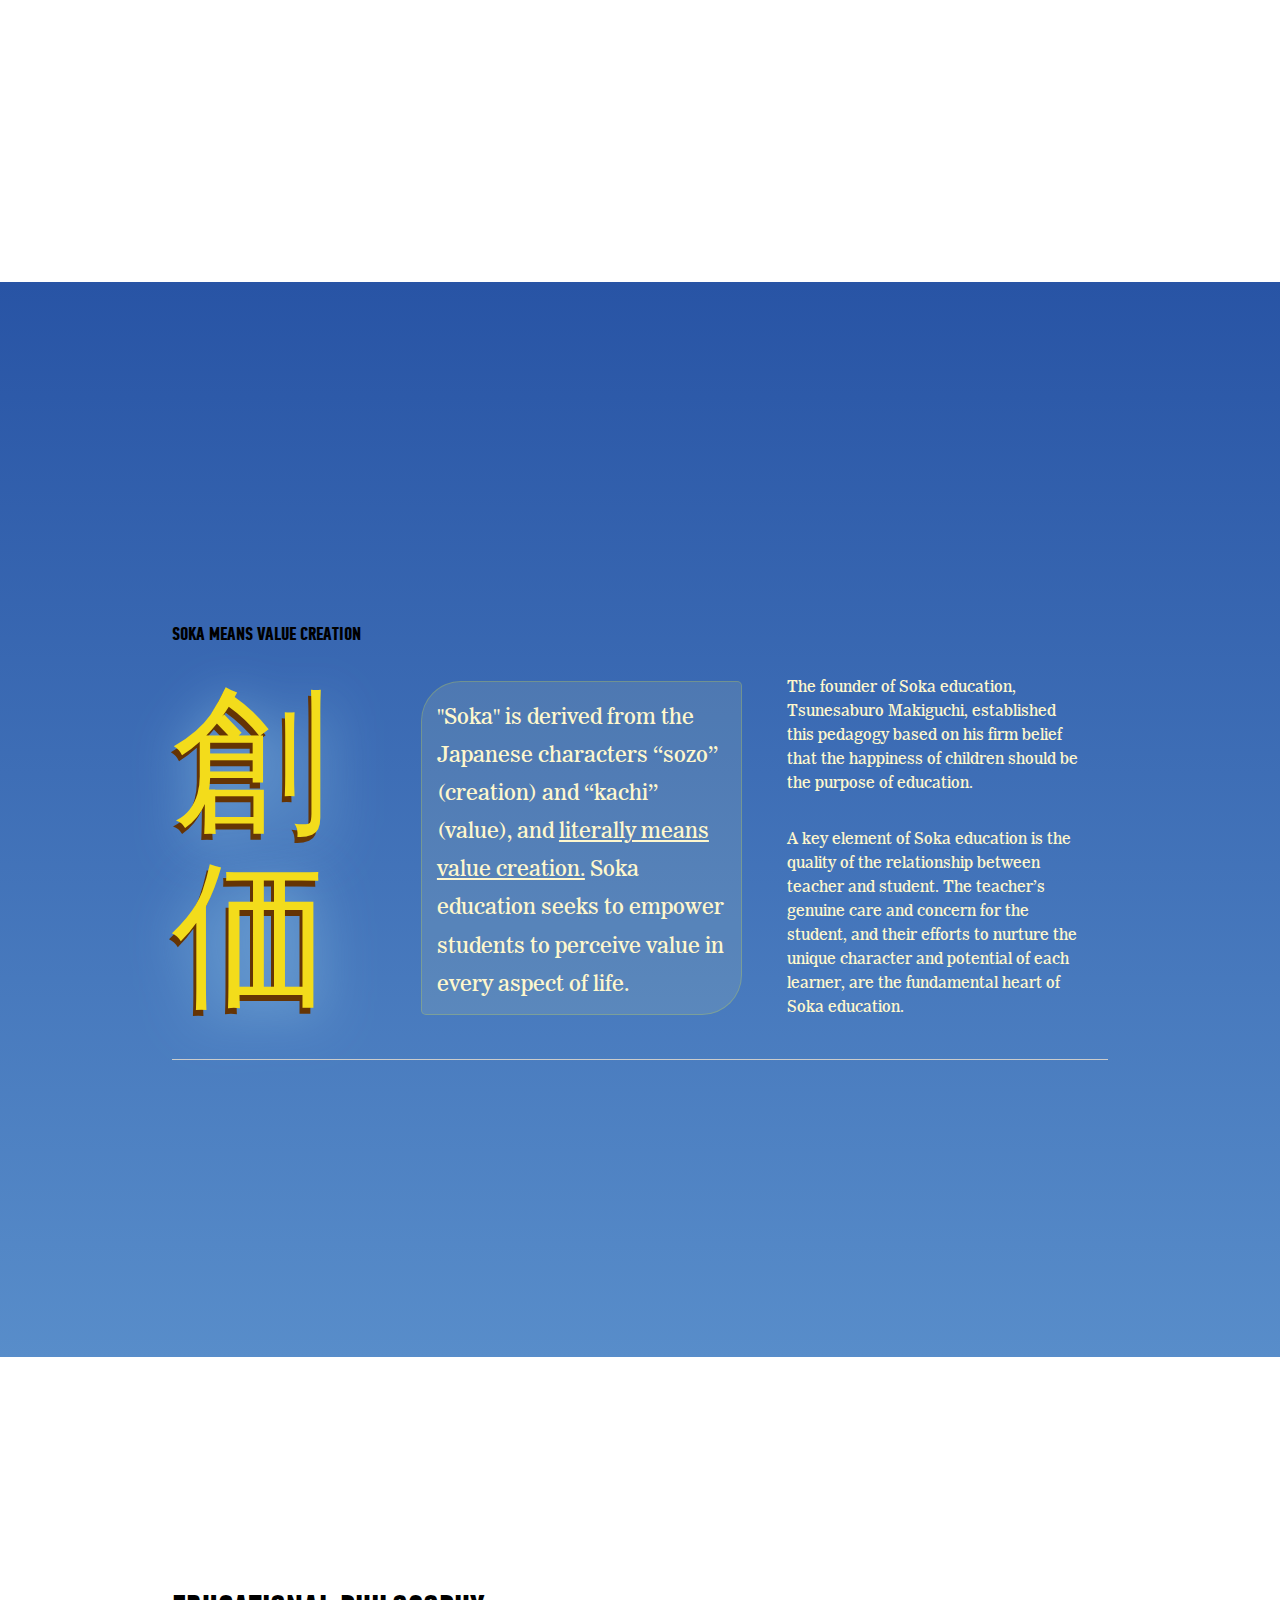
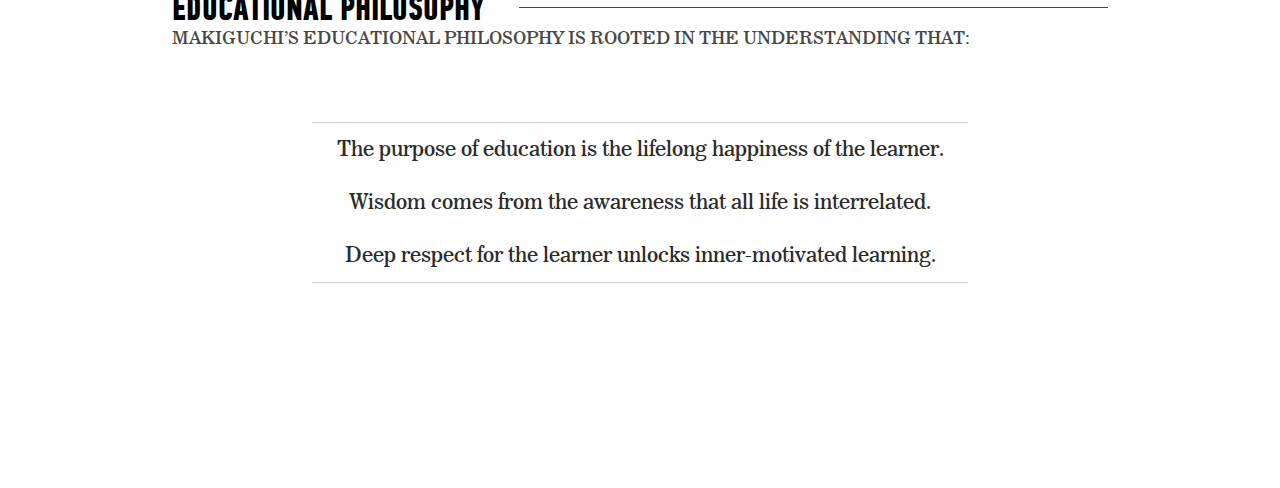
==== commit c3018419: "commented out mid-page links" ====
--- a/index.html
+++ b/index.html
@@ -61,17 +61,12 @@
                         <blockquote>
                         <p>The starting point and essence of Soka education is the spirit to treasure each student individually so that they can become happy and enjoy a glorious future. Education does not exist for the sake of the nation, for business, or for religion.  The aim of Soka education is the happiness of oneself and others, as well as society as a whole, and peace for all humanity.</p><footer class="text-right ltheadfont"> Daisaku Ikeda </footer></blockquote>
                         </div>
-                        <a href="#">
-                            Starting
-                        </a>
-                    </div>
+                        <!-- <a href="#"> Starting </a> </div> -->
                 </div> 
                 <div class="meaning Grad">
                     <div class="col-full">
-                        <a href="#">
-                            Meaning
-                        </a>
-                        <div class="twelve rap">
+                      <!--  <a href="#"> Meaning </a> -->
+                      <div class="twelve rap">
                             <h3 class="first">Soka means Value Creation</h3>
                             <div class="three fl text-center">  
                                 <div class="kanji ">
@@ -99,16 +94,12 @@
                             </div>
                             <hr>    
                         </div>
-                        <a href="#">
-                            Meaning
-                        </a>
-                    </div>
+                       <!--  <a href="#"> Meaning </a> -->
+                        </div>
                 </div>
                 <div class="teacherstudent">
                     <div class="col-full">
-                        <a href="#">
-                            Philosophy
-                        </a>
+                        <!--  <a href="#"> Philosophy </a> -->
                         <div class="rap text-left">
                             <h3><span class="text-center">Educational philosophy</span></h3>
                             <p class="text-left"> Makiguchi’s educational philosophy is rooted in the understanding that:</p>
--- a/css/main.css
+++ b/css/main.css
@@ -432,9 +432,12 @@
     .isvalue h3{ font-size: 4em;}
     .isvalue p{ font-size: 1.2em; text-indent: 2em;} 
     .isvalue ul{ list-style: none;}
-    .isvalue li{ margin-bottom: 1em; clear: both;}
+    .isvalue li{ margin-bottom: 1.5em; clear: both;}
     .isvalue li:last-child::first-letter{ margin-bottom: 1em; }
     .isvalue ul {padding-left: 0; }
+    .makivalue h3{ font-size: 2em;}
+    .makivalue h3, 
+    .makivalue p{ color: #3B3B3B;}
 ===============================================================
    Theme
    ========================================================================== */
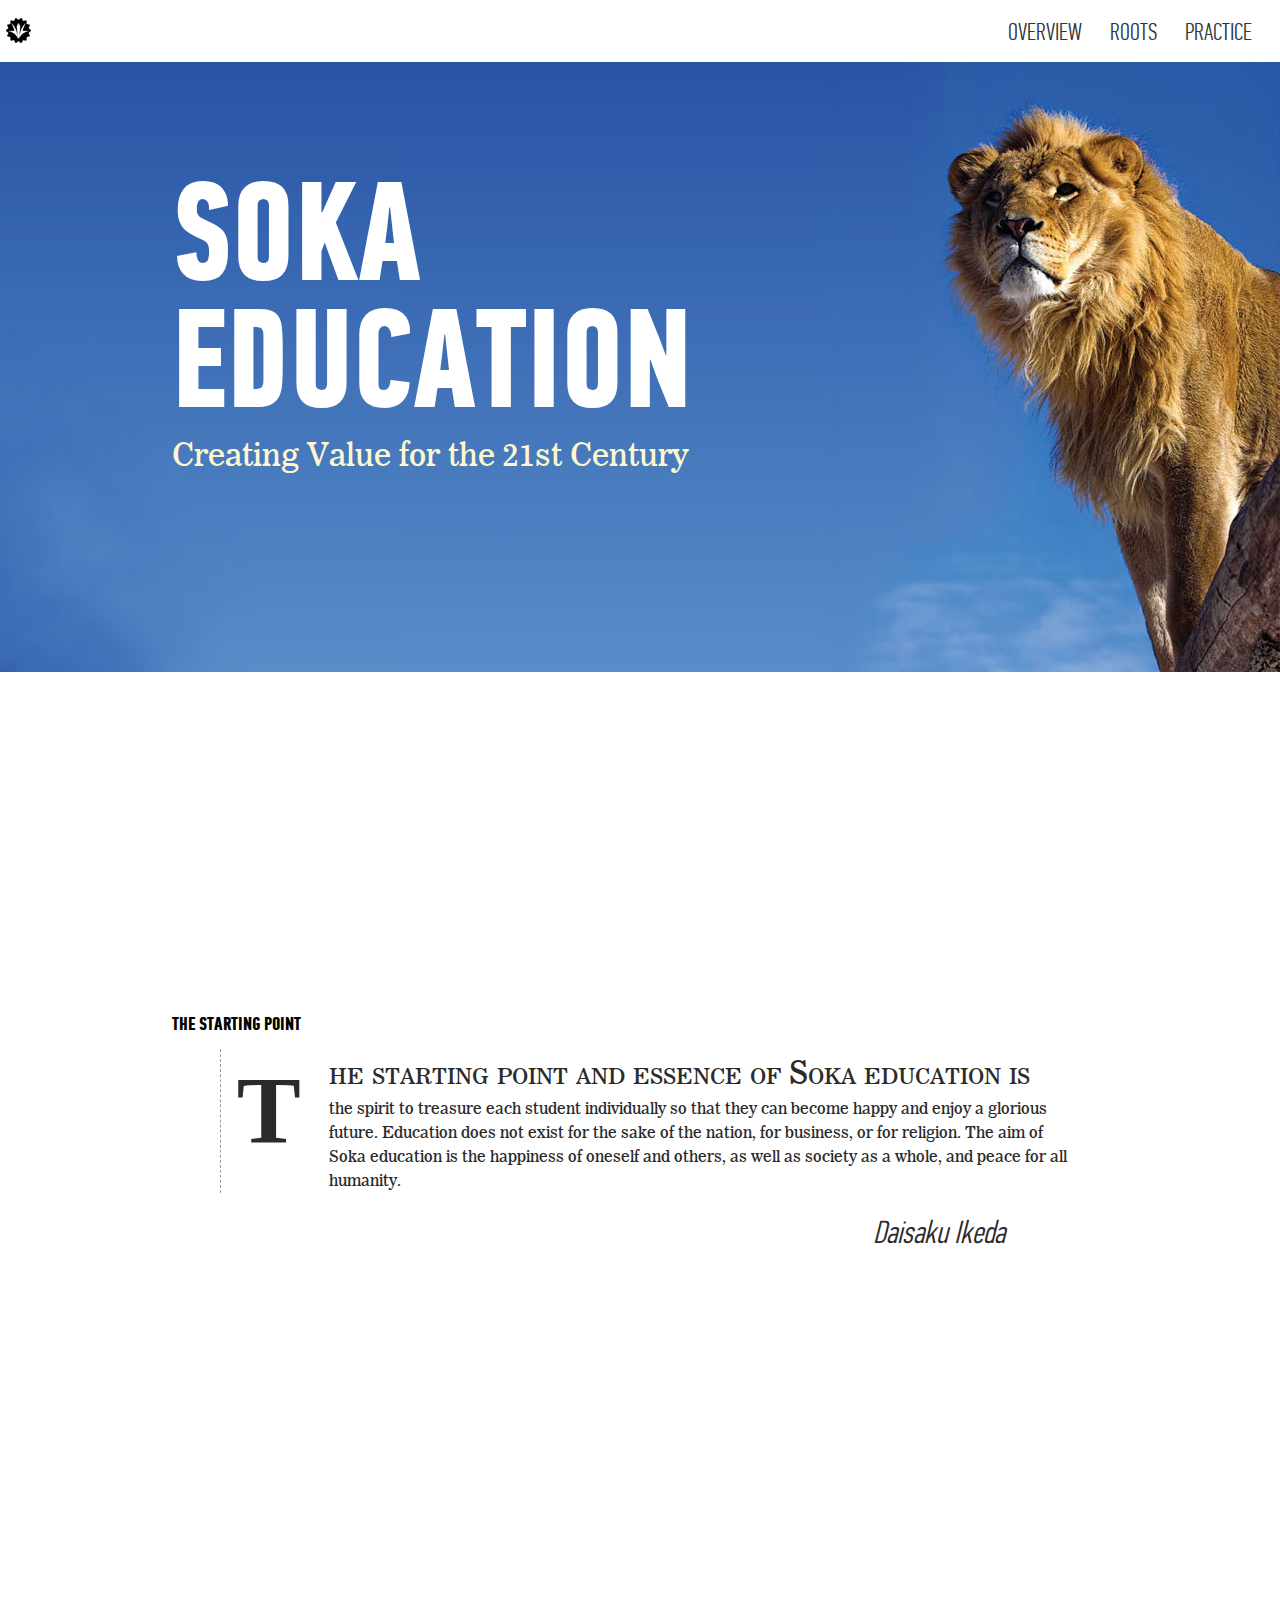
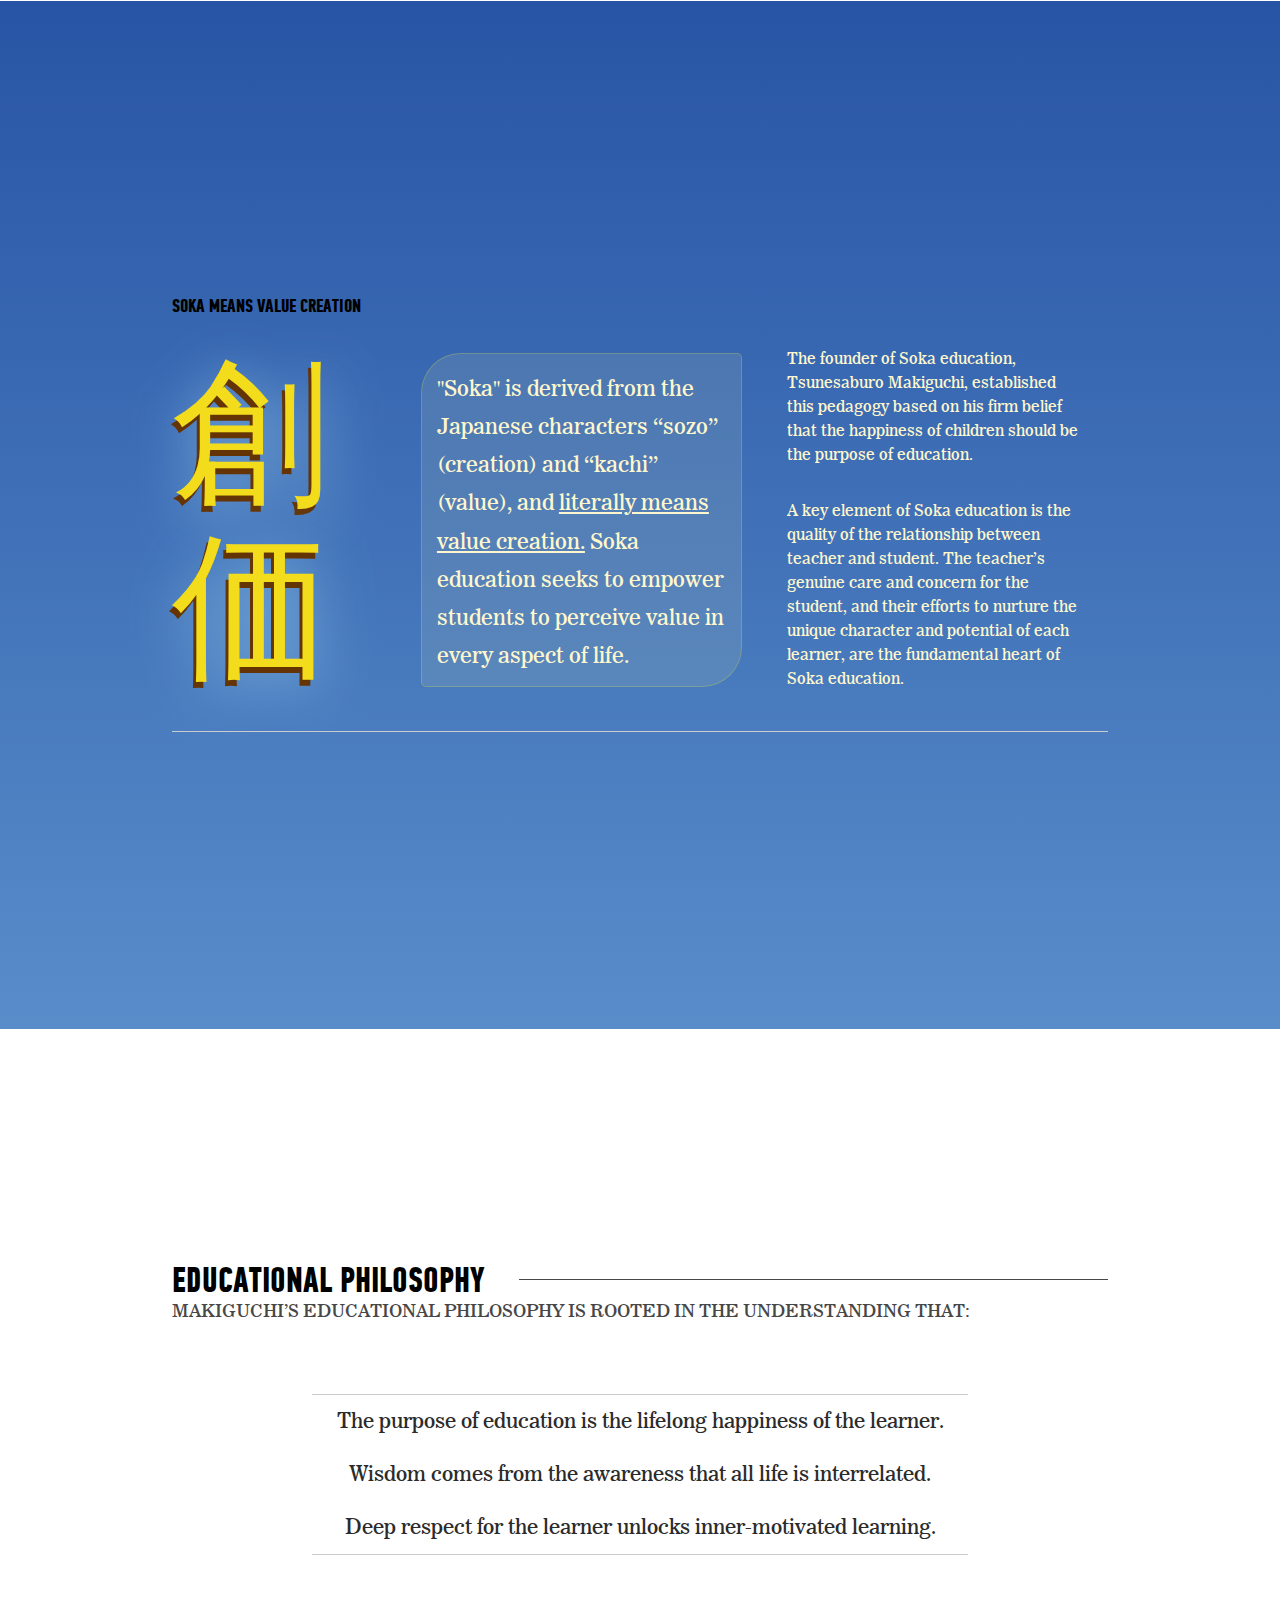
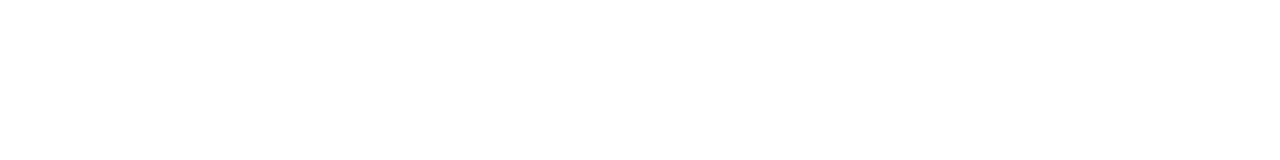
==== commit 6f179fa3: "fixed some css issues associated with removing mid-page nav links" ====
--- a/index.html
+++ b/index.html
@@ -61,8 +61,9 @@
                         <blockquote>
                         <p>The starting point and essence of Soka education is the spirit to treasure each student individually so that they can become happy and enjoy a glorious future. Education does not exist for the sake of the nation, for business, or for religion.  The aim of Soka education is the happiness of oneself and others, as well as society as a whole, and peace for all humanity.</p><footer class="text-right ltheadfont"> Daisaku Ikeda </footer></blockquote>
                         </div>
-                        <!-- <a href="#"> Starting </a> </div> -->
-                </div> 
+                        <!-- <a href="#"> Starting </a> -->
+                    </div>
+                </div>     
                 <div class="meaning Grad">
                     <div class="col-full">
                       <!--  <a href="#"> Meaning </a> -->
--- a/css/main.css
+++ b/css/main.css
@@ -464,7 +464,7 @@
     box-shadow: 0px 0px 35px 15px rgba(255, 255, 180, 0);
   }
    .meaning .rap{
-    margin-top: 30%;
+    padding-top: 30%;
     padding-bottom: 30%;
    }
    .meaning hr{margin-top: 26em;}
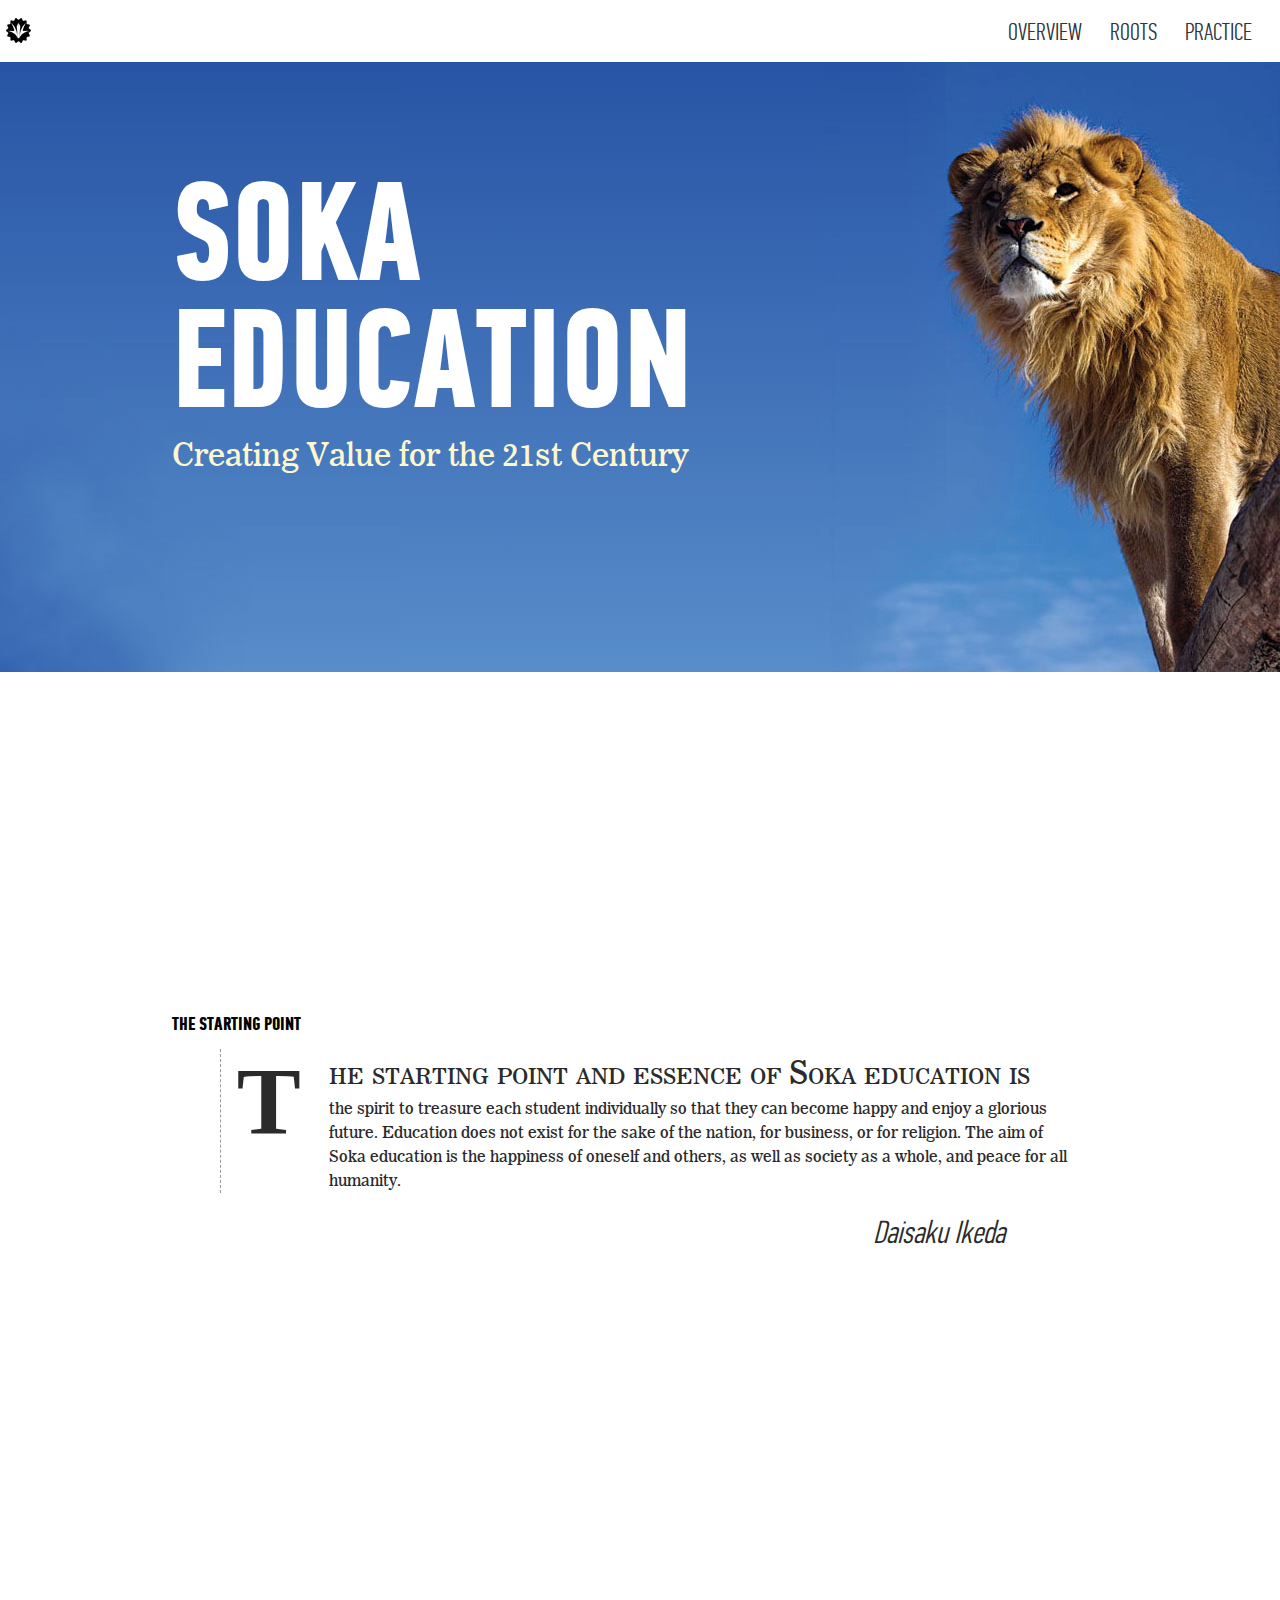
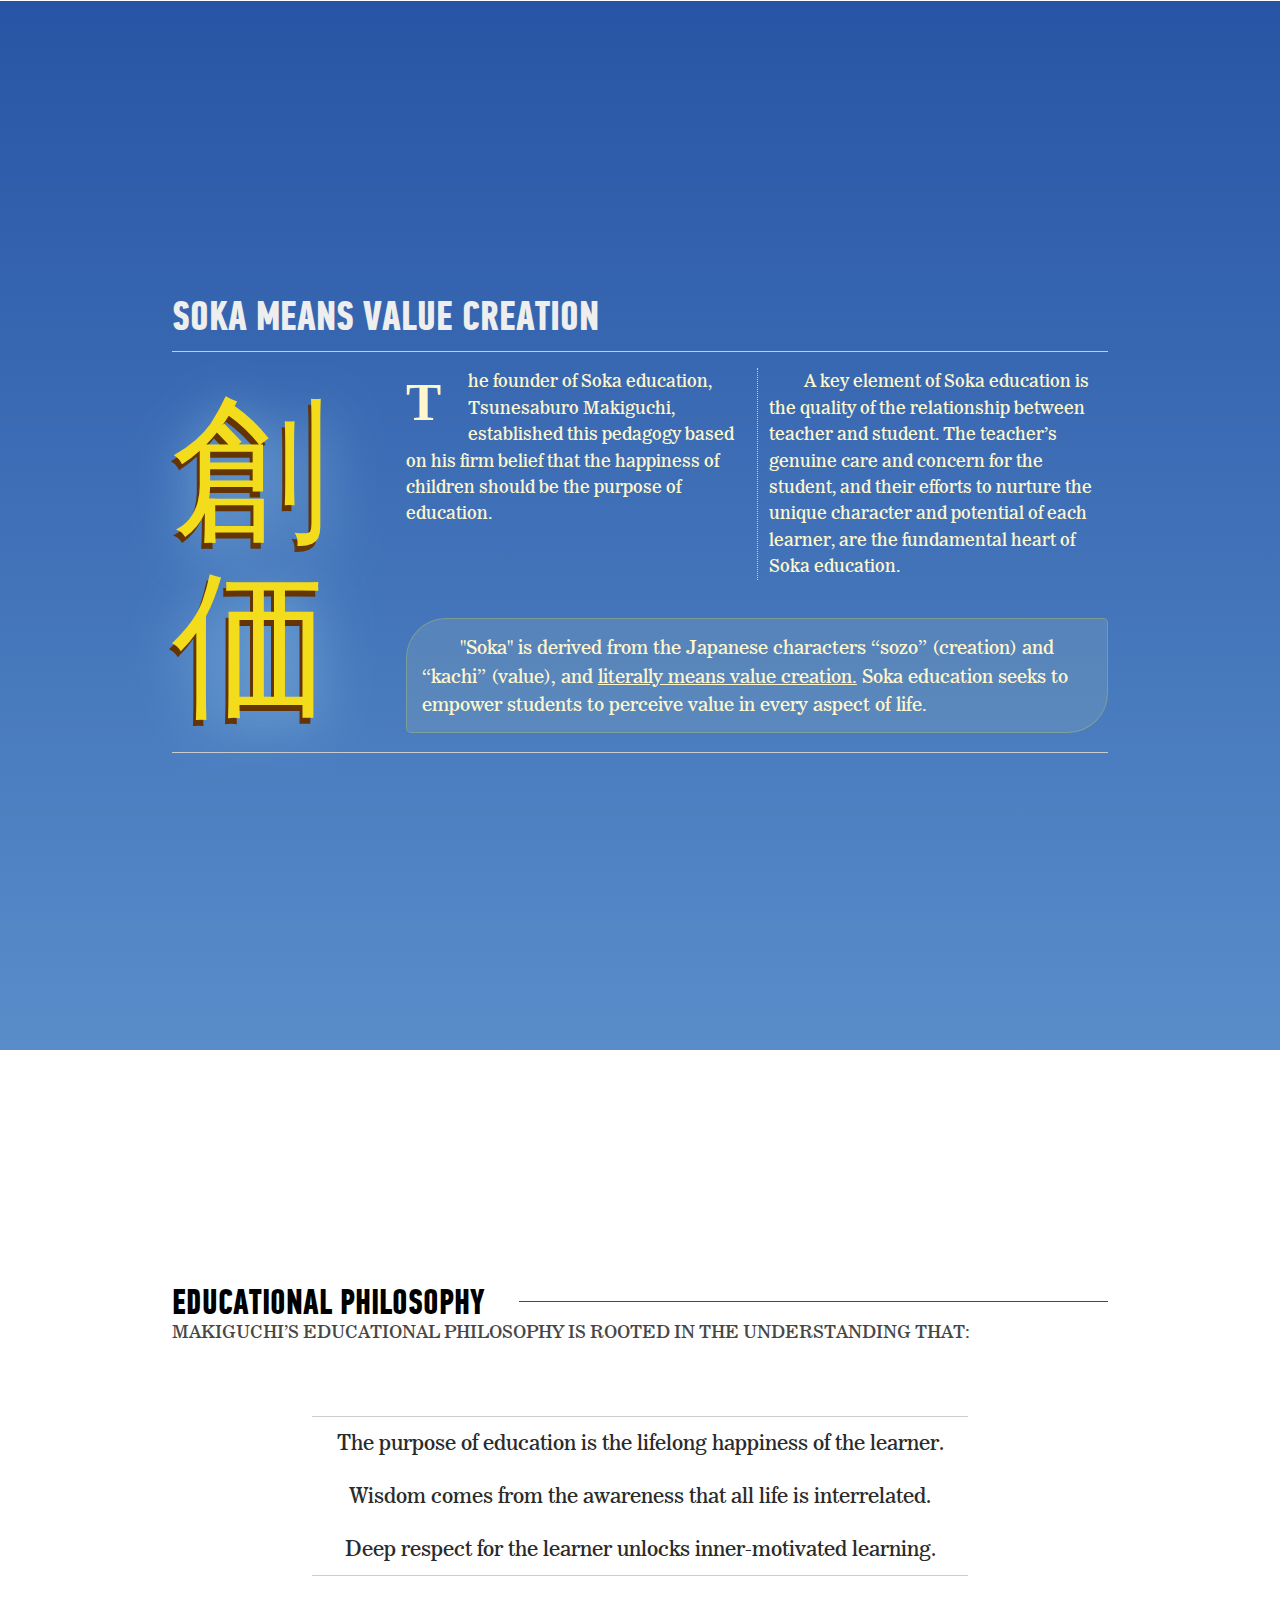
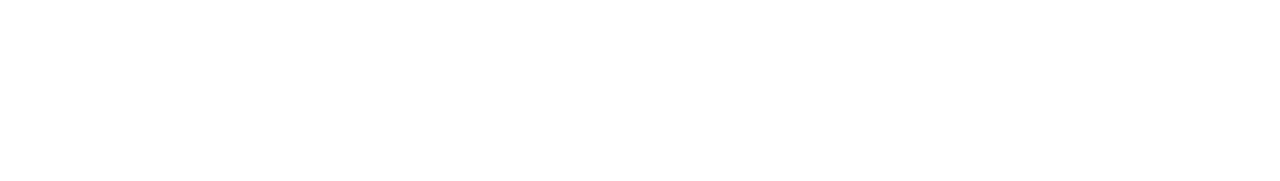
==== commit 116ae217: "changed ValueCreation sections" ====
--- a/index.html
+++ b/index.html
@@ -69,6 +69,7 @@
                       <!--  <a href="#"> Meaning </a> -->
                       <div class="twelve rap">
                             <h3 class="first">Soka means Value Creation</h3>
+                            <hr>
                             <div class="three fl text-center">  
                                 <div class="kanji ">
                                     <h3>
@@ -79,19 +80,20 @@
                                 </div>
                             </div>
                             <div class="nine fr">
-                                <div class="six column">
+
+                                <div class="two-col">
+                                    
+                                    <div class="first ">
+                                        <p> The founder of Soka education, Tsunesaburo Makiguchi, established this pedagogy based on his firm belief that the happiness of children should be the purpose of education.</p>
+                                    </div>
+                                     <div class="">
+                                       <p class=""> A key element of Soka education is the quality of the relationship between teacher and student. The teacher’s genuine care and concern for the student, and their efforts to nurture the unique character and potential of each learner, are the fundamental heart of Soka education.</p> 
+                                    </div>
+                                    
+                                </div>
+                                <div class="fr">
                                     <p class="important">"Soka" is derived from the Japanese characters “sozo” (creation) and “kachi” (value), and <u>literally means value creation.</u>  Soka education seeks to empower students to perceive value in every aspect of life.  </p>
                                </div>
-                                <div class="six column">
-                                   
-                                    <div class=" column">
-                                        <p> The founder of Soka education, Tsunesaburo Makiguchi, established this pedagogy based on his firm belief that the happiness of children should be the purpose of education.</p>
-                                    </div>
-                                     <div class="column">
-                                       <p class=""> A key element of Soka education is the quality of the relationship between teacher and student. The teacher’s genuine care and concern for the student, and their efforts to nurture the unique character and potential of each learner, are the fundamental heart of Soka education.</p> 
-                                    </div>
-                                </div>
-                                
                             </div>
                             <hr>    
                         </div>
--- a/css/main.css
+++ b/css/main.css
@@ -178,7 +178,7 @@
     blockquote li:first-letter
      {
       float: left;
-      margin: -.1em .3em .1em 0;
+      margin: -.2em .3em .1em 0;
       font-family: "Monotype Corsiva", "Apple Chancery", fantasy;
       font-size: 3em;
       font-weight: bold; }
@@ -235,7 +235,15 @@
        -webkit-column-rule-style: dotted ;
        -webkit-column-rule-width:  1px;
    }
-
+   .transTextBox{
+      background: white /* Old browsers */;
+      background: rgba(255, 255, 255, 0.7);
+      padding: .5em 1.2em;
+      border-radius: 5px 30px 5px 30px;
+    }
+    .headSha{
+      text-shadow: 3px 4px 5px #222, 3px 12px 55px #83B8E0;
+    }
 /* ==========================================================================
    Module
    ========================================================================== */
@@ -335,7 +343,7 @@
     }
     .makiPort img{
       max-width: auto;
-      max-height: 105%;
+      max-height: 120%;
       zoom: 1;
       padding-right: 1.5em;
     }
@@ -343,8 +351,8 @@
 
     }
     .fanBorder{background:url('../img/japaneseFan.gif');
-    min-height: 3em;width:100%;}    
-    .purpBorder{ min-height: 3em;width:100%;}
+    min-height: 2em;width:100%; padding-top: 5%;}    
+    .fanRap{padding-top:1%; background: #642f80;}
     .sokaRoots{ background: #d9dfc2; }
     .purpBorder .fans{
       height: 3em;
@@ -372,9 +380,10 @@
       padding-bottom:10%;
     }
     .sokaRoots .sokaEduRoots{
-      padding-top:5%;
+      padding-top:7%;
       padding-bottom: 2%;
     }
+    .sokaRoots h3{ color: #2B2B2B;}
     .sokaRoots .military > p:first-letter,
     .sokaRoots .sokaEduRoots p:first-letter{
       float: left;
@@ -396,7 +405,7 @@
       font-size: 1.05em;
     }
     .people{
-      background: url('../img/makiguchiClass.jpg') no-repeat #642f80 center center;
+      background: url('../img/makiguchiClass.jpg') no-repeat #642f80 center top;
       background-size: 100%;
       min-height: 100%;
       padding-top: 10%;
@@ -407,21 +416,27 @@
       color: white; 
       font-size: 4em; 
       opacity: 1; 
-      text-shadow: 3px 4px 5px #222, 3px 12px 55px #83B8E0;
     }
     .people .rap{
       width:66%;
       margin-left: 33%;
-      background: white /* Old browsers */;
-      background: rgba(255, 255, 255, 0.7);
-      padding: .5em 1.2em;
-      border-radius: 5px 30px 5px 30px;
-
     }
     .people p{
       font-size: 1.2em;
+      text-indent: 2em; 
+    }    
+    .people p:first-child{
+      text-indent: 0;
+    }
+    .people p:first-child:first-letter{
+      float: left;
+      font-family: "Monotype Corsiva", "Apple Chancery", fantasy;
+      font-weight: bold; 
+      margin: -.1em .3em 0em 0;
+      font-size: 3em;
     }
     .whatvalue{ background:#d9dfc2; }
+    .whatvalue h3{ color:#2B2B2B; }
     .makivalue{ background:#b3b39d; padding-left: 2%; padding-right: 2%; }
     .makivalue, .isvalue{padding-top: 15%; padding-bottom: 15%;}
     .makivalue #valueSystem{ width: 100%; }
@@ -430,18 +445,42 @@
     .makivalue .valueSystem .positive{  }
     .makivalue .valueSystem .negative{  }
     .isvalue h3{ font-size: 4em;}
-    .isvalue p{ font-size: 1.2em; text-indent: 2em;} 
+    .isvalue p{ font-size: 1.23em; text-indent: 2em; } 
     .isvalue ul{ list-style: none;}
-    .isvalue li{ margin-bottom: 1.5em; clear: both;}
+    .isvalue li{ margin-bottom: 1em; clear: both;}
     .isvalue li:last-child::first-letter{ margin-bottom: 1em; }
     .isvalue ul {padding-left: 0; }
     .makivalue h3{ font-size: 2em;}
     .makivalue h3, 
     .makivalue p{ color: #3B3B3B;}
-===============================================================
+    .purpBorder{ padding-top: 10%; padding-bottom: 0%;min-height: 3em;width:100%; background:url('../img/rootpat.png') no-repeat left bottom; background-size: 10%;}
+    .practicalform h3 { color: white; font-size: 3.5em;}
+    .practicalform p:first-child{ margin-top:0; }
+    .practicalform p{font-size: 1.2em; text-indent: 1.5em;}
+    .practicalform{
+      padding-top: 15%;
+      padding-bottom: 5%;
+      background: url('../img/makiClassTog.jpg') no-repeat #642f80  center top;
+      background-size:100%;
+    }
+    .practicalform .transTextBox{
+      padding:1em 1.5em;
+    }
+    .practicalform p:first-child{
+      text-indent:0em;}
+    .practicalform p:first-child:first-letter{
+      float: left;
+      font-family: "Monotype Corsiva", "Apple Chancery", fantasy;
+      font-weight: bold; 
+      margin: -.1em .3em 0em 0;
+      font-size: 3em;
+
+    }
+
+  /*===============================================================
    Theme
    ========================================================================== */
-   .meaning h3.first{ color:#eee; font-size: 2.6em; border-bottom: 1px solid white;}
+   .meaning h3.first{ color:#eee; font-size: 2.6em; }
    .meaning .kanji h3{
     font-size: 9.9em;
      line-height: 1.1em;
@@ -449,13 +488,22 @@
      color: #F3DC1B;
      text-shadow: -3px 6px 0px #653404, 3px 12px 55px #83B8E0;
    }
+   .meaning .two-col p{margin-top:0; font-size: 1.1em;}
+   .meaning p {margin-top: 2em;}
    .meaning strong{  text-transform: uppercase;}
-   .meaning p{ color: #FEF7CD; }
+   .meaning p{ color: #FEF7CD; text-indent: 2em; }
+   .meaning .first p:first-child{text-indent:0em;}
+    .meaning .first p:first-child:first-letter{
+      float: left;
+      font-family: "Monotype Corsiva", "Apple Chancery", fantasy;
+      font-weight: bold; 
+      margin: -.1em .5em 0em 0;
+      font-size: 3em;
+    }
    .meaning p.important{
-    font-size: 1.4em;
-    line-height: 1.7em;
+    font-size: 1.2em;
+    line-height: 1.em;
     padding: 15px 15px 12px;
-
     color: #FEF7CD;
     border-color: rgba(255, 255, 10, 0.2);
     background: rgba(255, 255, 180, 0.1);
@@ -467,7 +515,6 @@
     padding-top: 30%;
     padding-bottom: 30%;
    }
-   .meaning hr{margin-top: 26em;}
    .tooltip:hover:before { 
      position: absolute;
     text-transform: uppercase;
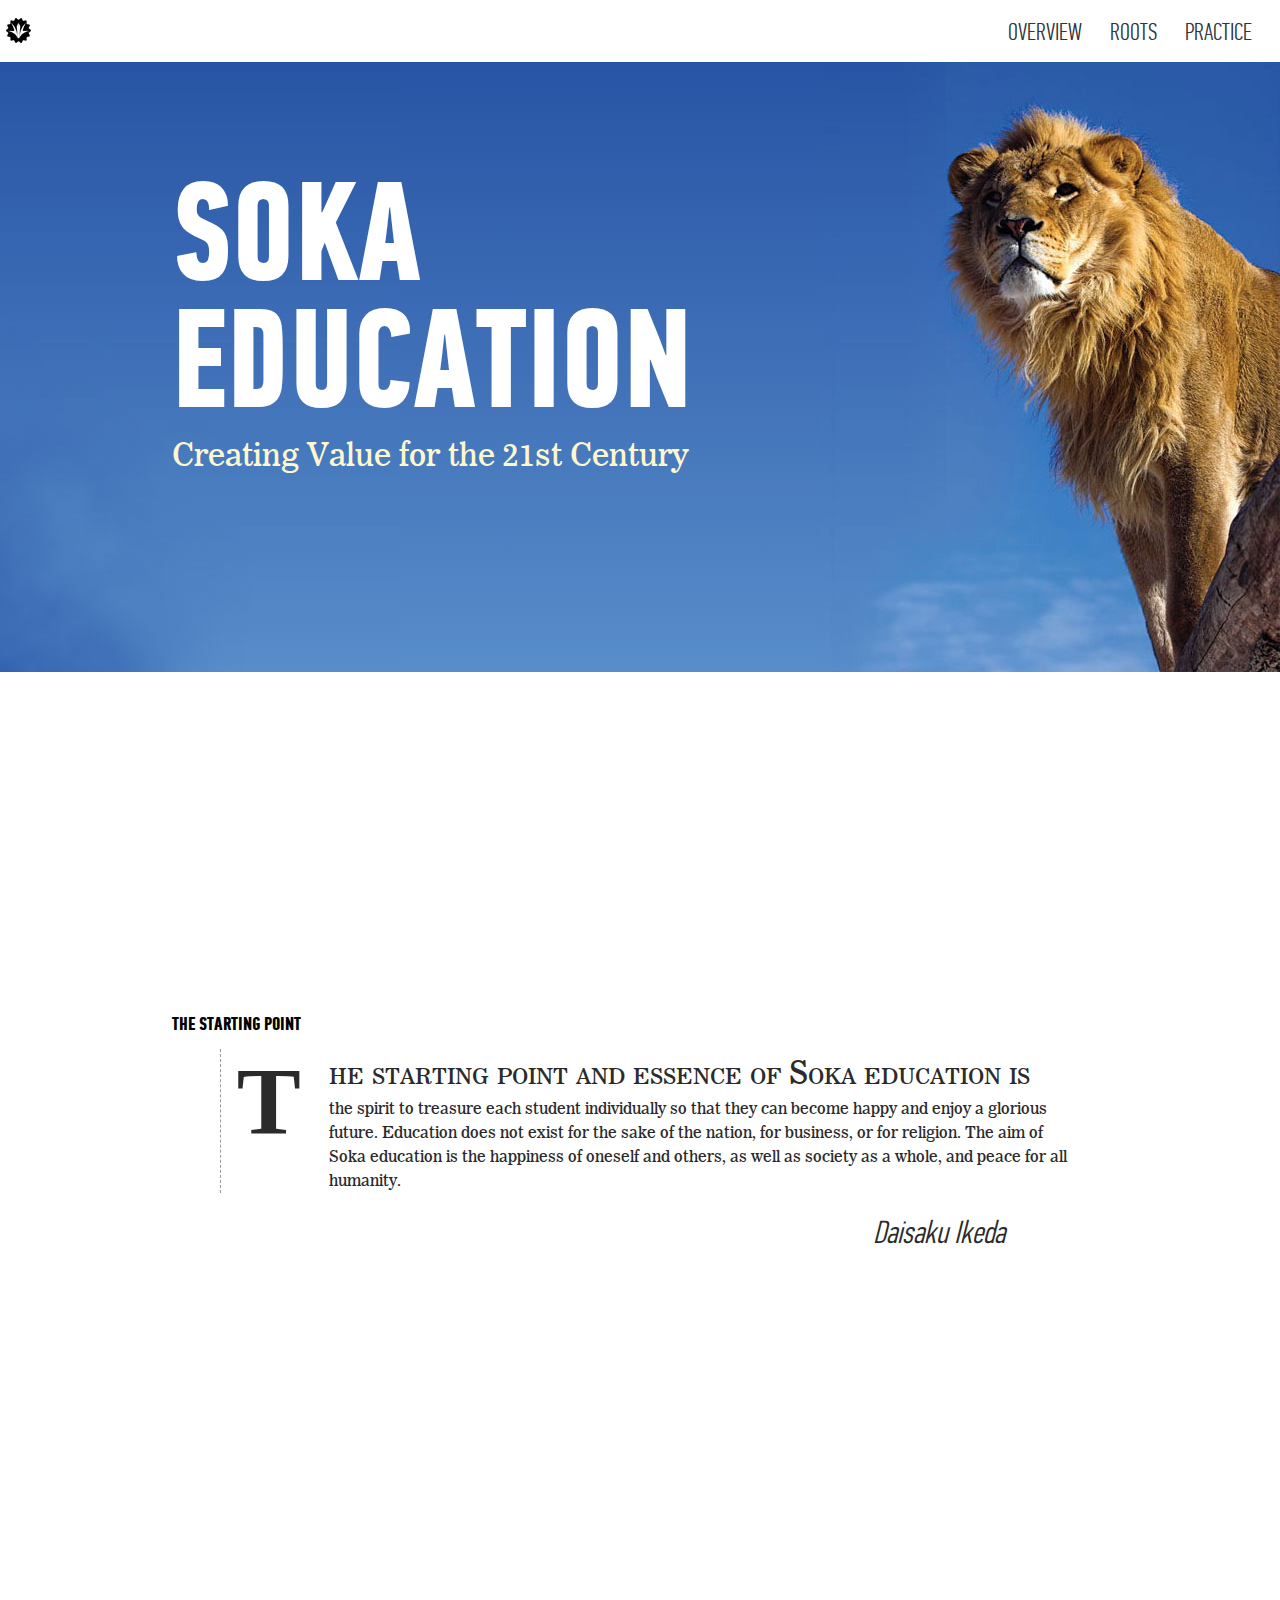
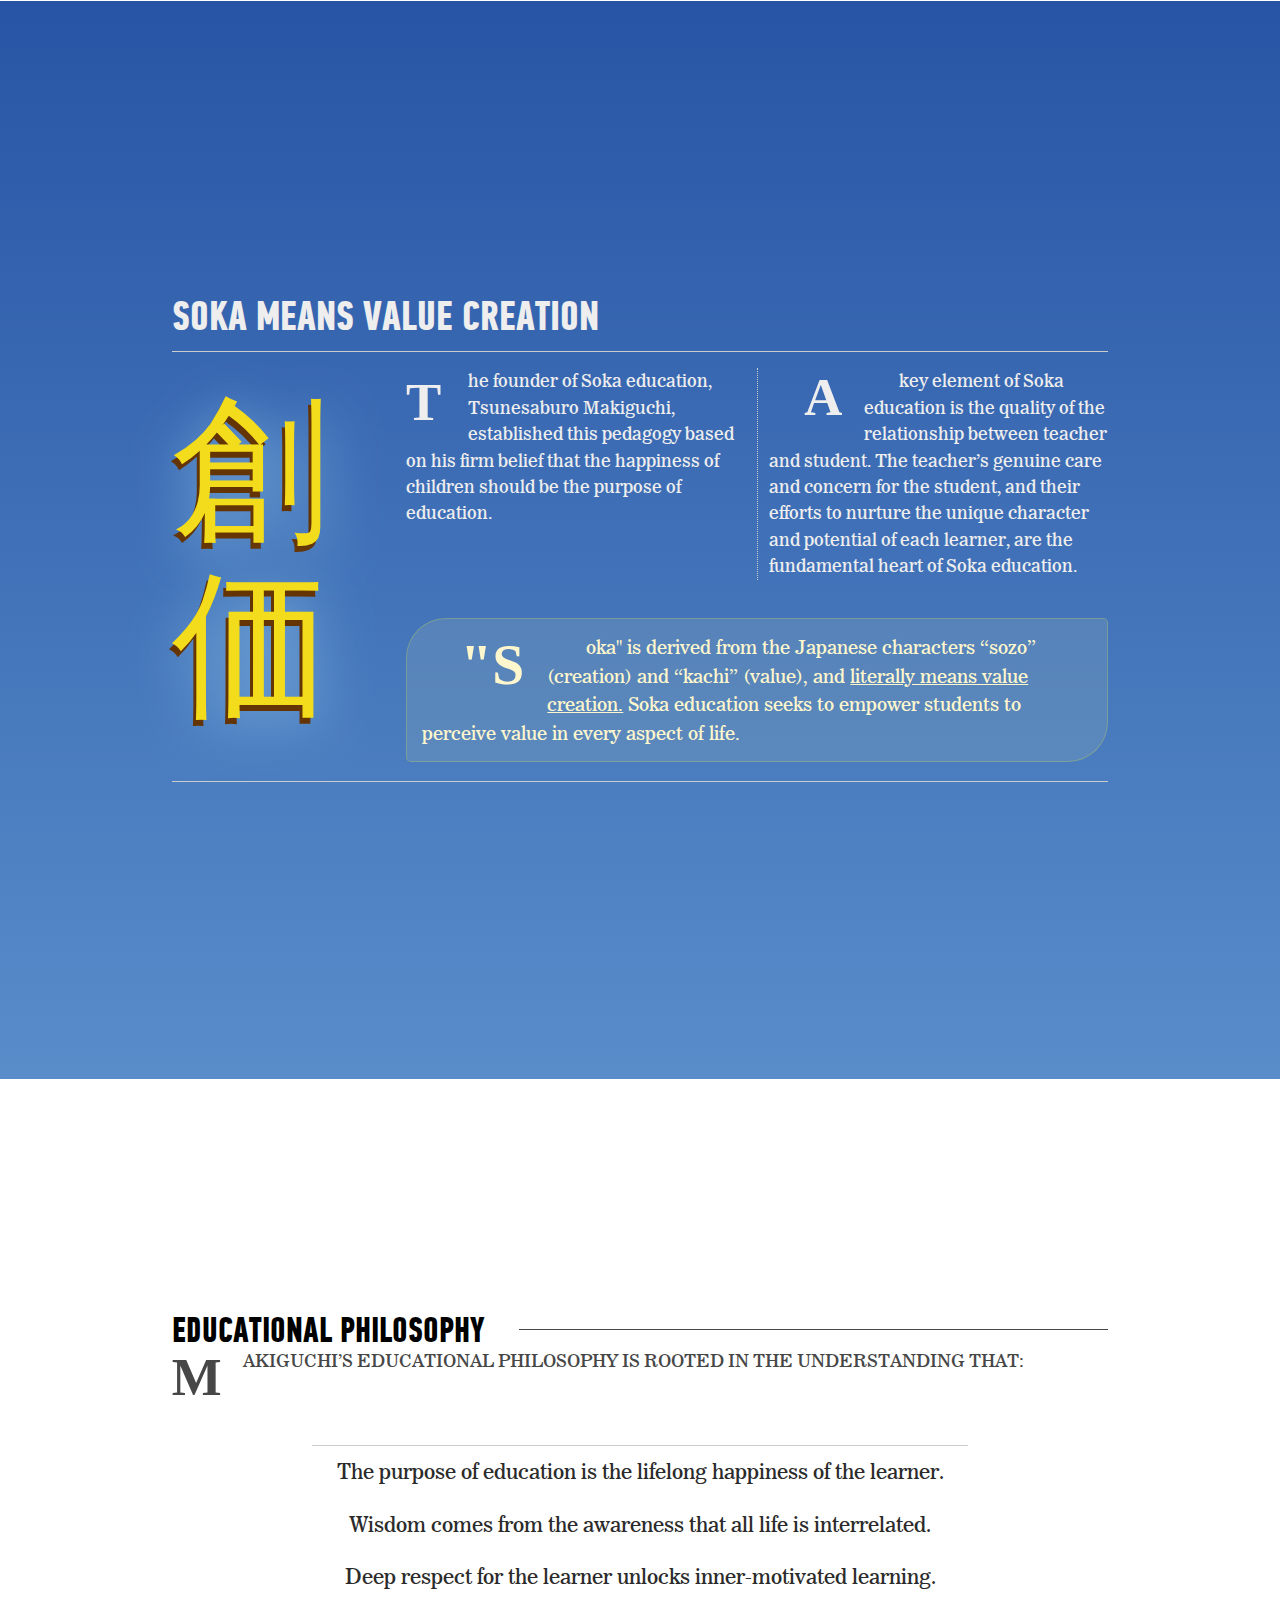
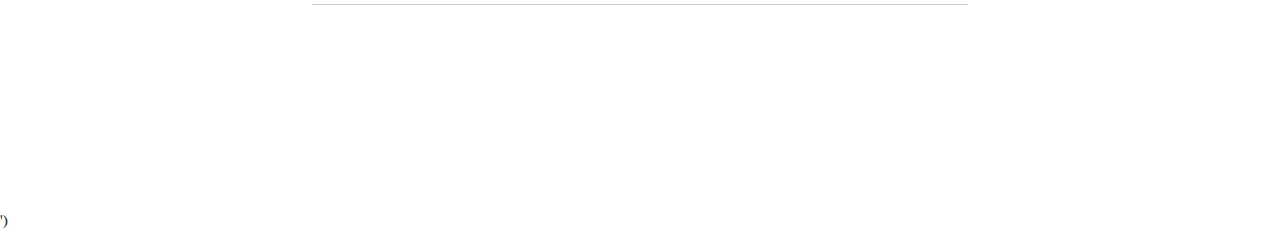
==== commit 93ee3032: "color borders finalized" ====
--- a/index.html
+++ b/index.html
@@ -123,7 +123,7 @@
         </div>
 
         <script src="//ajax.googleapis.com/ajax/libs/jquery/1.8.3/jquery.min.js"></script>
-        <script>window.jQuery || document.write('<script src="js/vendor/jquery-1.8.3.min.js"><\/script>')</script>
+        <script>window.jQuery || document.write('<script src="js/vendor/jquery-1.8.3.min.js"></script>')</script>
         <script src="js/plugins.js"></script>
         <script src="js/main.js"></script>
 
--- a/css/main.css
+++ b/css/main.css
@@ -200,6 +200,9 @@
    .full-width {
         width: 100%;
    }
+   .half-width {
+        max-width: 490px;
+   }
    .fr { float: right; }
    .fl { float: left; }
    .inline{ display: inline;}
@@ -214,9 +217,11 @@
    .eight{ max-width: 66.66%; }
    .seven{ max-width: 58.33%;} 
    .six{ max-width: 50%; }
+   .six-min {min-width: 50%;}   
    .five{ max-width: 41.66% }
    .four{ max-width: 33.33%; }
-   .three{ max-width: 24.99%;}
+   .three-min{ min-width: 25%;}
+   .three{ max-width: 25%;}
    .two{ max-width: 16.66%; }
    .one{ max-width: 8.33%; }
    .column{float: left; padding: 0 15px;}
@@ -319,6 +324,143 @@
     }
     #hero{
       position:absolute;
+    }
+    .practice .schools{
+      padding-top: 610px;
+    }
+    .schools .col-full{
+      margin-top: 30%;
+      margin-bottom: 30%;
+    }
+    .schools p{
+      font-size:1.15em;
+      border-bottom:1px dotted black;
+      border-top:1px dotted black;
+      padding-top:1.2em;
+      padding-bottom:1.2em;
+    }
+    .schools > p:first-letter,
+    p:first-letter{
+      float: left;
+      font-family: "Monotype Corsiva", "Apple Chancery", fantasy;
+      font-weight: bold; 
+      margin: -.2em .4em 0em 0;
+      font-size: 3em;
+    }
+    .schools div h3{
+      margin-top: -1em;
+    }
+    .schools h3{
+      font-size: 3em;
+    }
+    .sokaWorldKin, .sokaWorldEle, .sokaWorldHig, .sokaWorldUni{
+      height: 100%;
+    }
+    .sokaWorldKin{
+      background: #d96e32;
+    }
+    .sokaWorldKin{
+      border-bottom: 1em solid #68b1a1;
+      box-shadow: 
+-1em 0em 0 0 #D96E32, -1em 2em 0 0 #6A458A, -1em 5em 0 0 #104B8E;
+      margin-left: 1em;
+      margin-right: -1em;
+      padding-top:20em;
+      margin-top:-20em;
+    }
+    .sokaWorldEle{
+      background: #68b1a1;
+    }    
+    .sokaWorldEle{
+      border-bottom: 1em solid #68b1a1;
+      box-shadow: 
+        0em 2em 0 0 #6a458a,
+        0em 5em 0 0 #104b8e;
+        padding-top: 18em;
+        margin-top: -18em;
+    }
+    .sokaWorldHig{
+      background: #6a458a;   
+      } 
+    .sokaWorldHig{
+      border-bottom: 1em solid #6a458a;
+      box-shadow: 
+        -2em 0em 0 0 #6A458A,0em 2em 0 0 #6A458A, 7em 0em 0 0 #6A458A, 0em 3em 0 0 #104B8E, 0em 5em 0 0 #104B8E;
+        padding-top:13em;
+        margin-top:-13em;
+    }
+    .sokaWorldUni{
+      background: #104b8e;   
+      } 
+    .sokaWorldUni{
+      border-bottom: 6em solid #104b8e;
+      padding-top:4em;
+      margin-top:-4em;
+    }
+    .institutionsWorld{
+
+      box-shadow: 
+
+        -6em 0em 0em 0 #68b1a1,
+        -7em 0em 0em 0 #d96e32;
+      margin-left: 7em;
+      padding-top:30%;
+      padding-bottom:30%;
+      border-right: 1em solid white;
+      border-bottom: 1em solid #68b1a1;
+    }
+    /*
+    Header reset     
+     */
+    .sokaWorldKinCont h4,
+    .sokaWorldEleCont h4,
+    .sokaWorldHigCont h4,
+    .sokaWorldUniCont h4{
+      margin-top:0em;
+    }
+    .sokaWorldKinCont{
+      box-shadow: 1em 0em 0 0 #6A458A, 2em 0em 0 0 #104B8E, 3em 0em 0 0 #104B8E, 5em 0em 0 0 #6A458A, -1em 0 0 0 #D96E32, 12em 0 0 0 #104B8E;
+      border-left: 1em solid #d96e32;
+      border-bottom: 1em solid #68b1a1;
+      border-right: 1em solid #68b1a1;
+    }    
+    .sokaWorldKinCont .rap{
+      margin-bottom: 5em;
+      padding-bottom:30%;
+      padding-top:30%;
+      border-top: 1em solid #68b1a1;
+      border-left: 1em solid white;
+      box-shadow: 0 1em 0 0 #104b8e;
+    }
+    .sokaWorldEleCont .rap{
+border-top: 1em solid #68b1a1;
+      padding-bottom:30%;
+      padding-top:30%;
+      border-bottom: 1em solid #d96e32;
+    }
+    .sokaWorldEleCont{
+border-left: 2em solid #68b1a1;
+border-bottom: 2em solid white;
+    }    
+    .sokaWorldHigCont .rap{
+      border-top: 1em solid #6a458a;
+            padding-bottom:30%;
+      padding-top:30%;
+      border-bottom: 1em solid #68b1a1;
+
+    }
+    .sokaWorldHigCont{
+      margin-bottom: 6em;
+border-top: 1em solid #6a458a;
+border-right: 2em solid #6a458a;
+border-bottom: 2em solid white;
+    }    
+    .sokaWorldUniCont{  
+border-left: 2em solid #104b8e;
+border-top: 2em solid #104b8e;
+border-bottom: 2em solid white;
+      padding-bottom:30%;
+      padding-top:30%;
     }
     .lion{
       position: absolute;
@@ -491,7 +633,7 @@
    .meaning .two-col p{margin-top:0; font-size: 1.1em;}
    .meaning p {margin-top: 2em;}
    .meaning strong{  text-transform: uppercase;}
-   .meaning p{ color: #FEF7CD; text-indent: 2em; }
+   .meaning p{ color: #eee; text-indent: 2em; }
    .meaning .first p:first-child{text-indent:0em;}
     .meaning .first p:first-child:first-letter{
       float: left;
@@ -525,7 +667,8 @@
     text-shadow: none;
     border-radius: 4px;
     margin-left: -.1em;
-      }
+  }
+
     .teacherstudent h3{
       font-size:2em;
       border-bottom: #474747 solid 1px;
